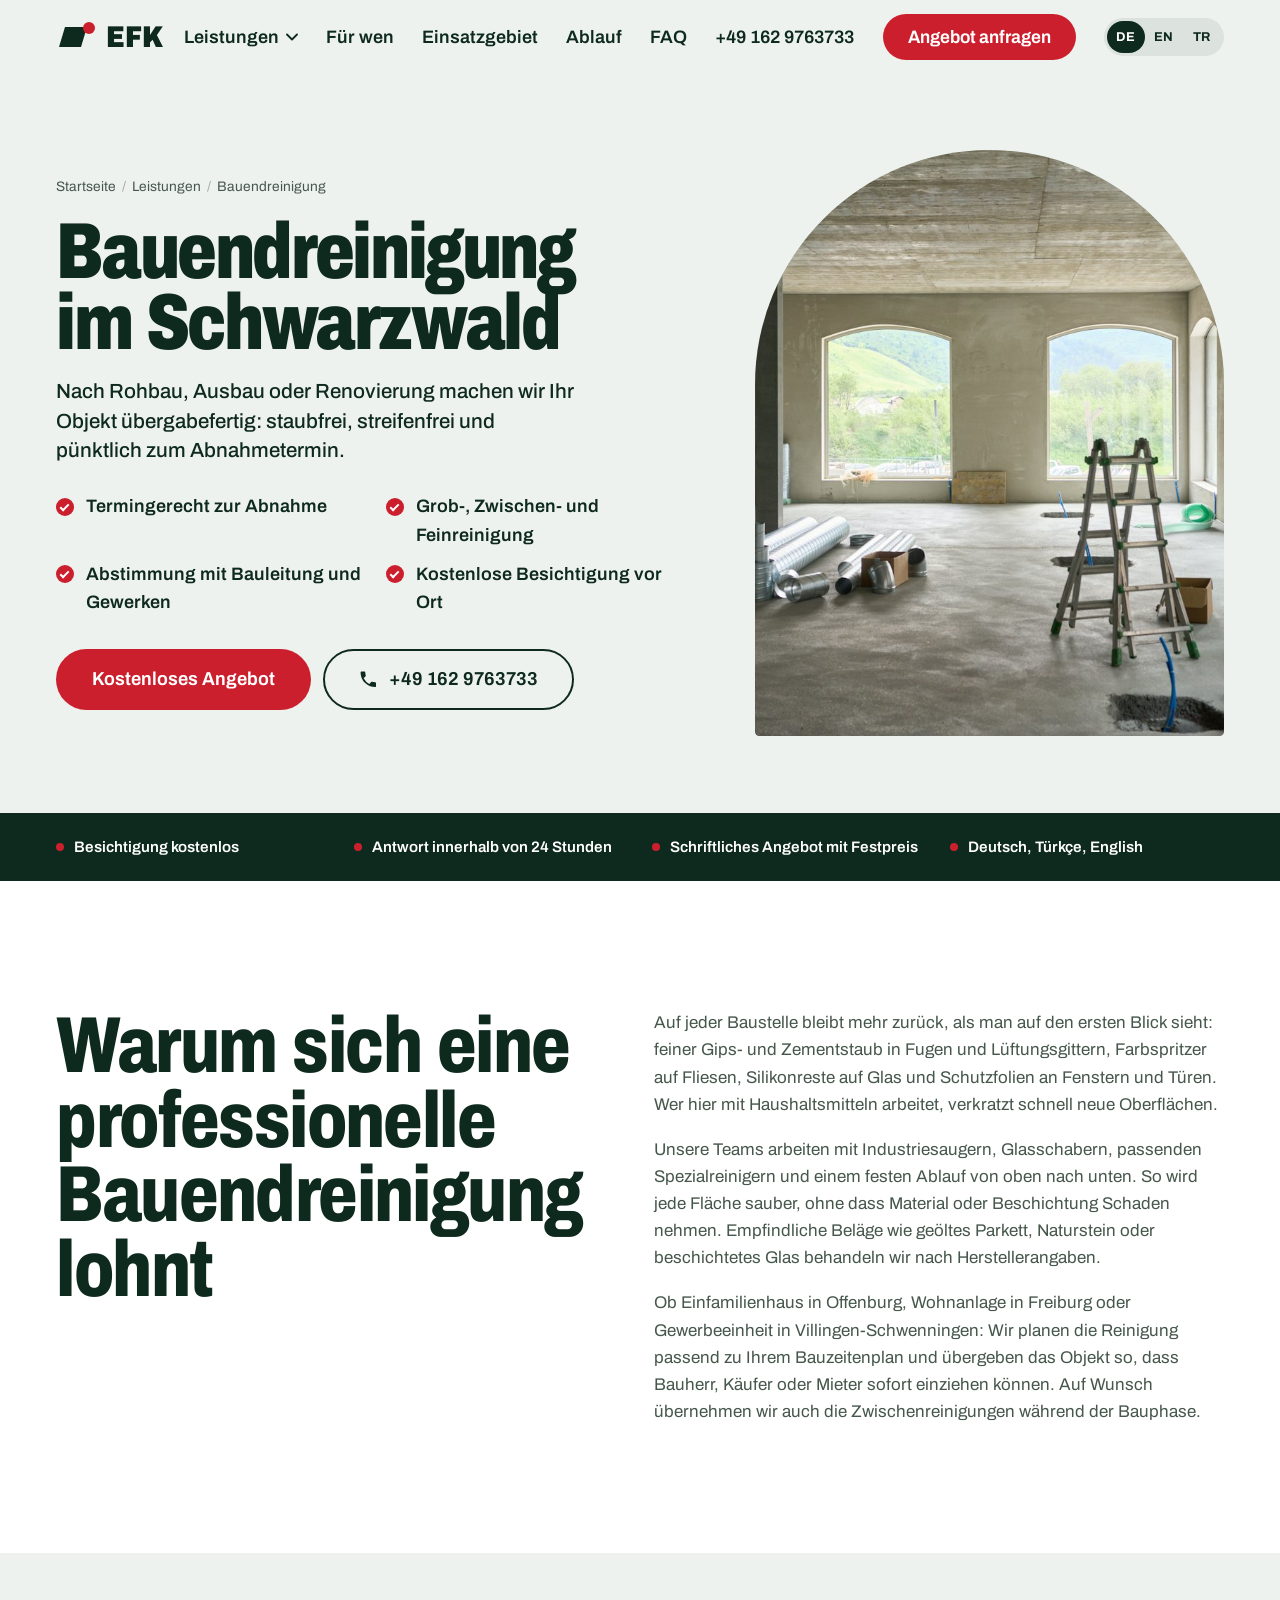
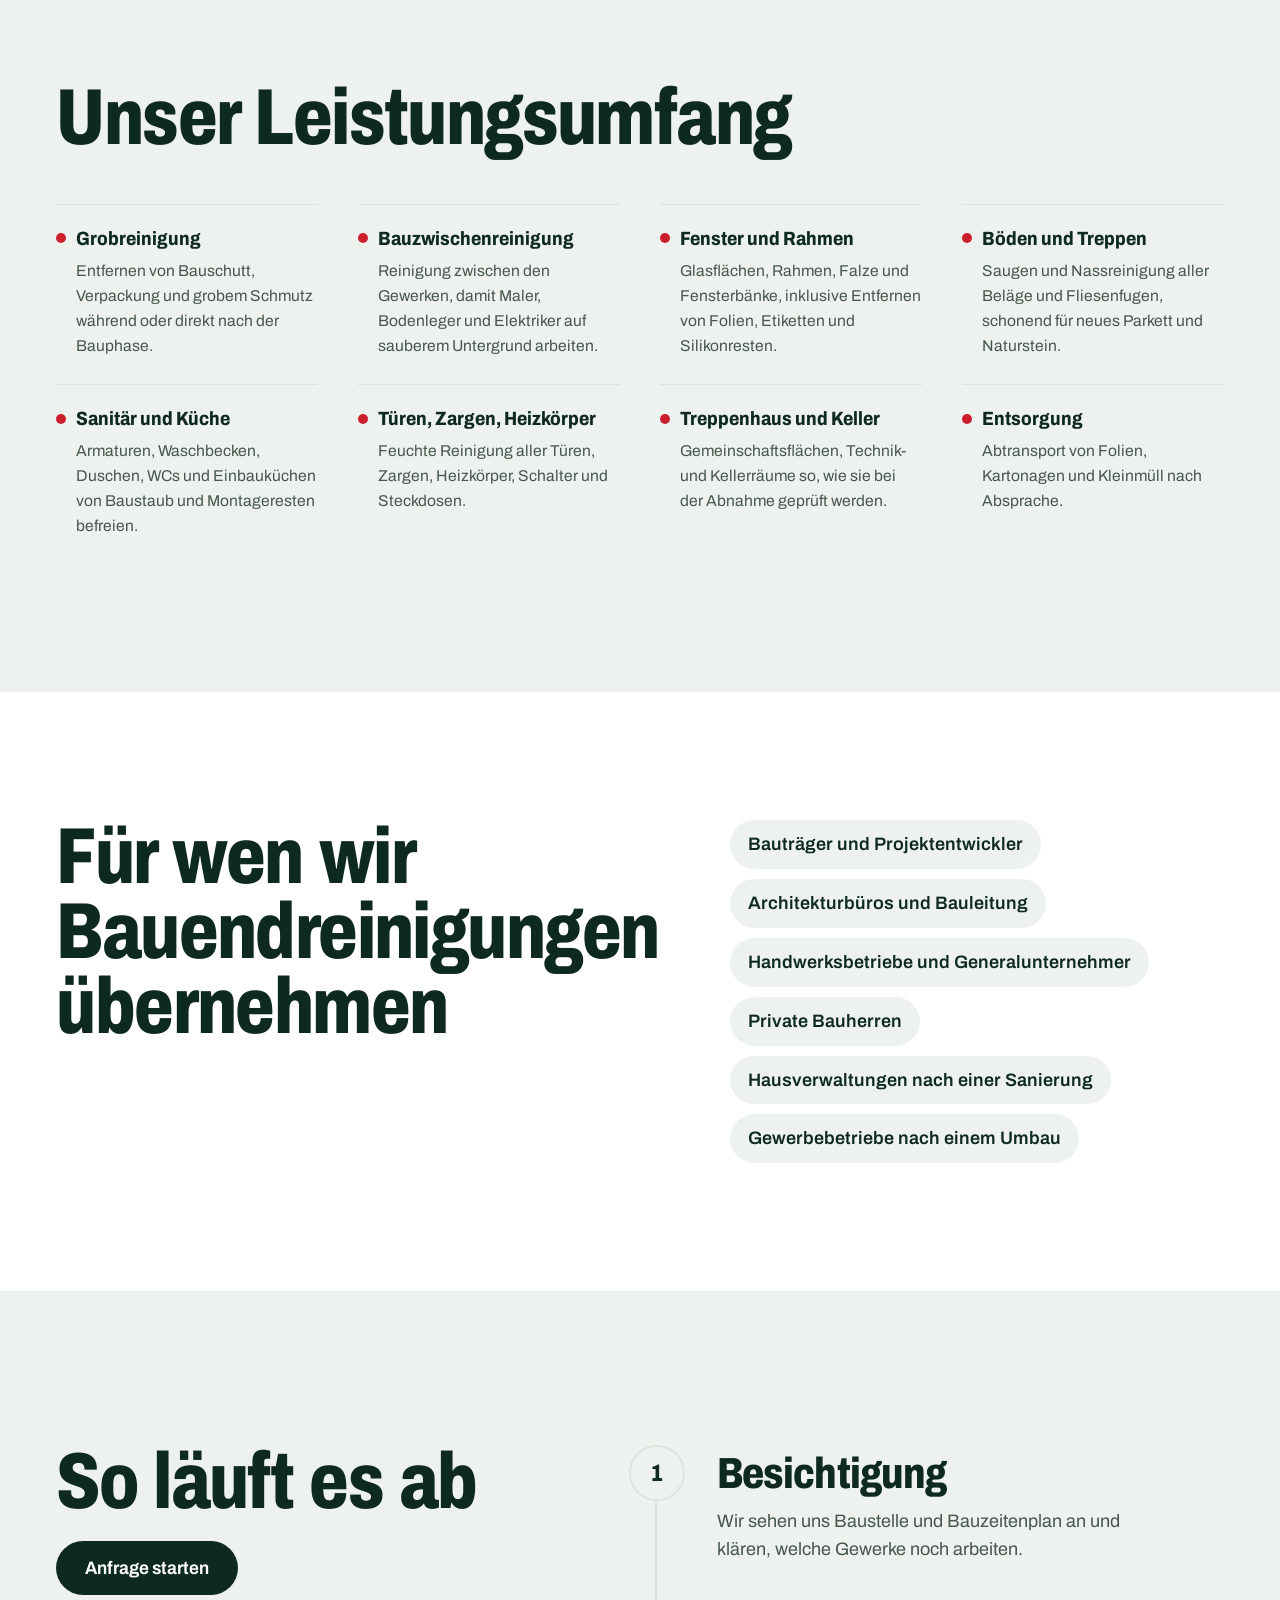
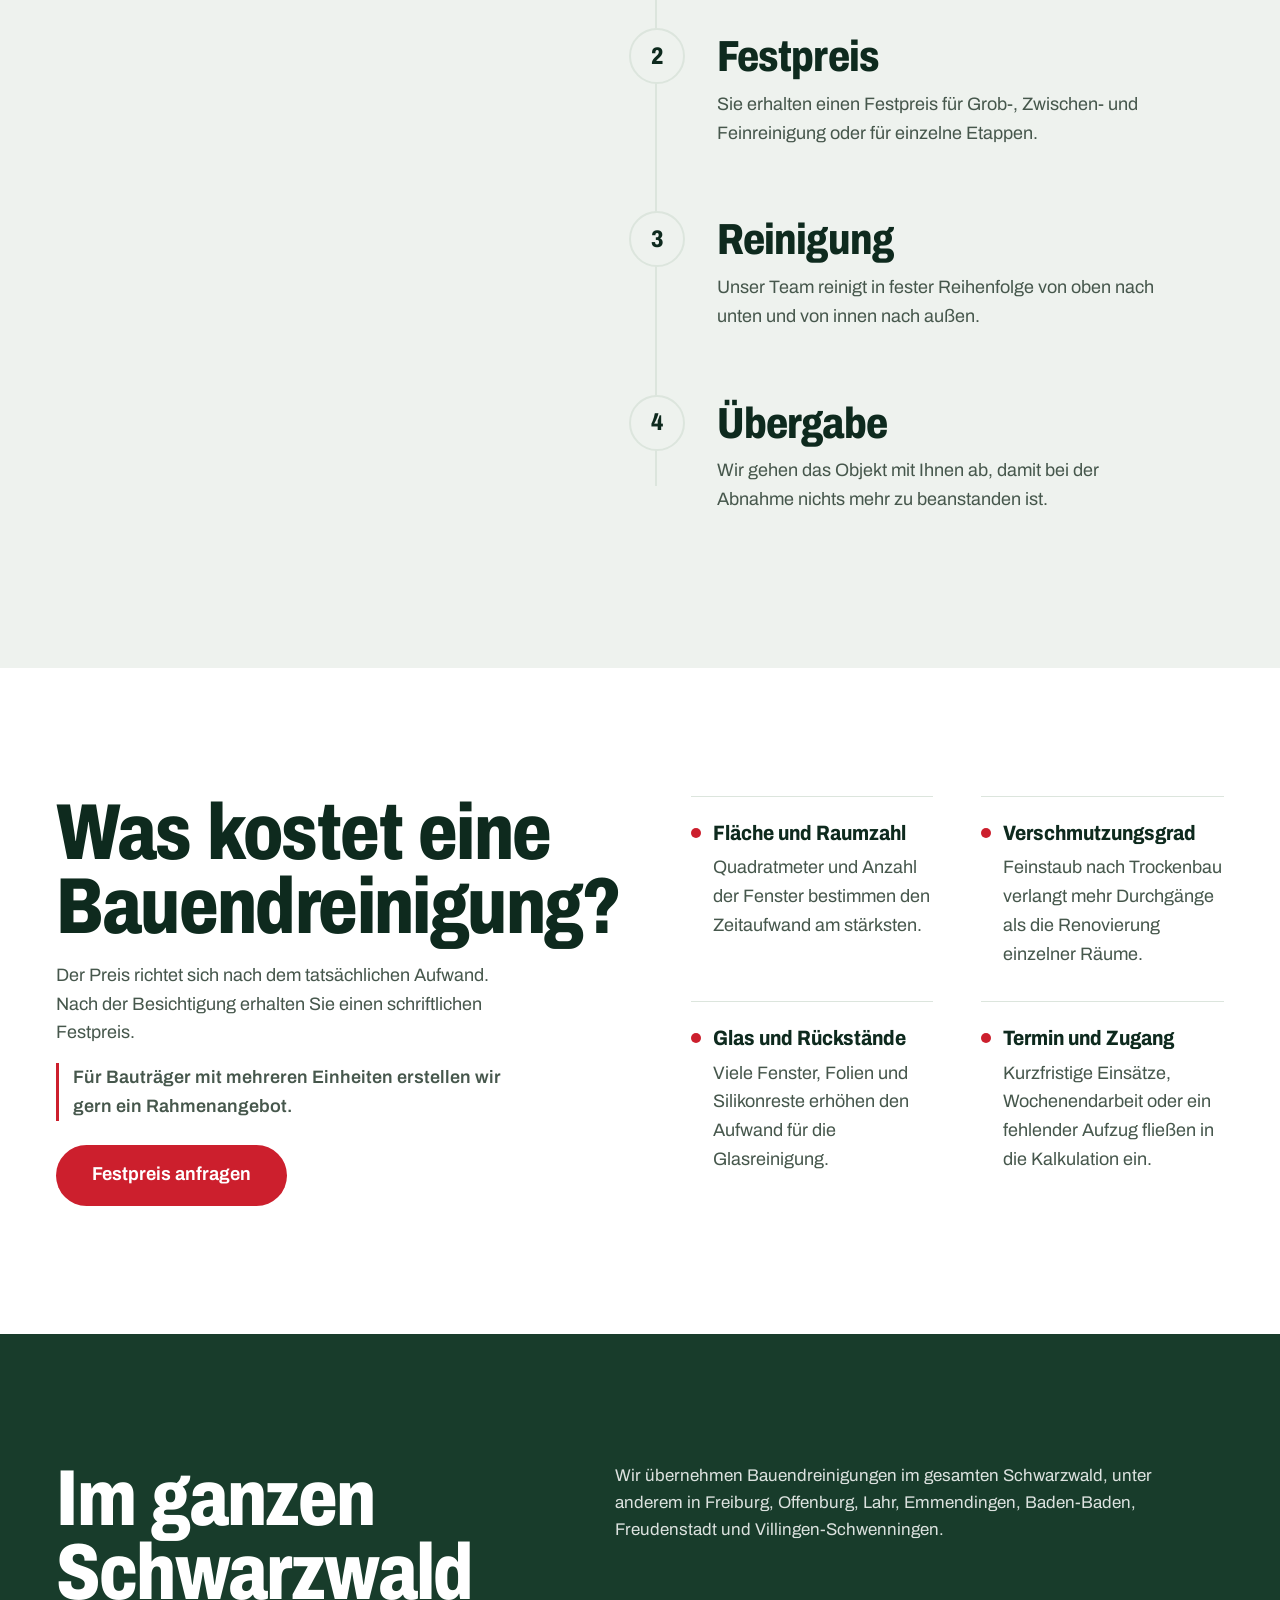
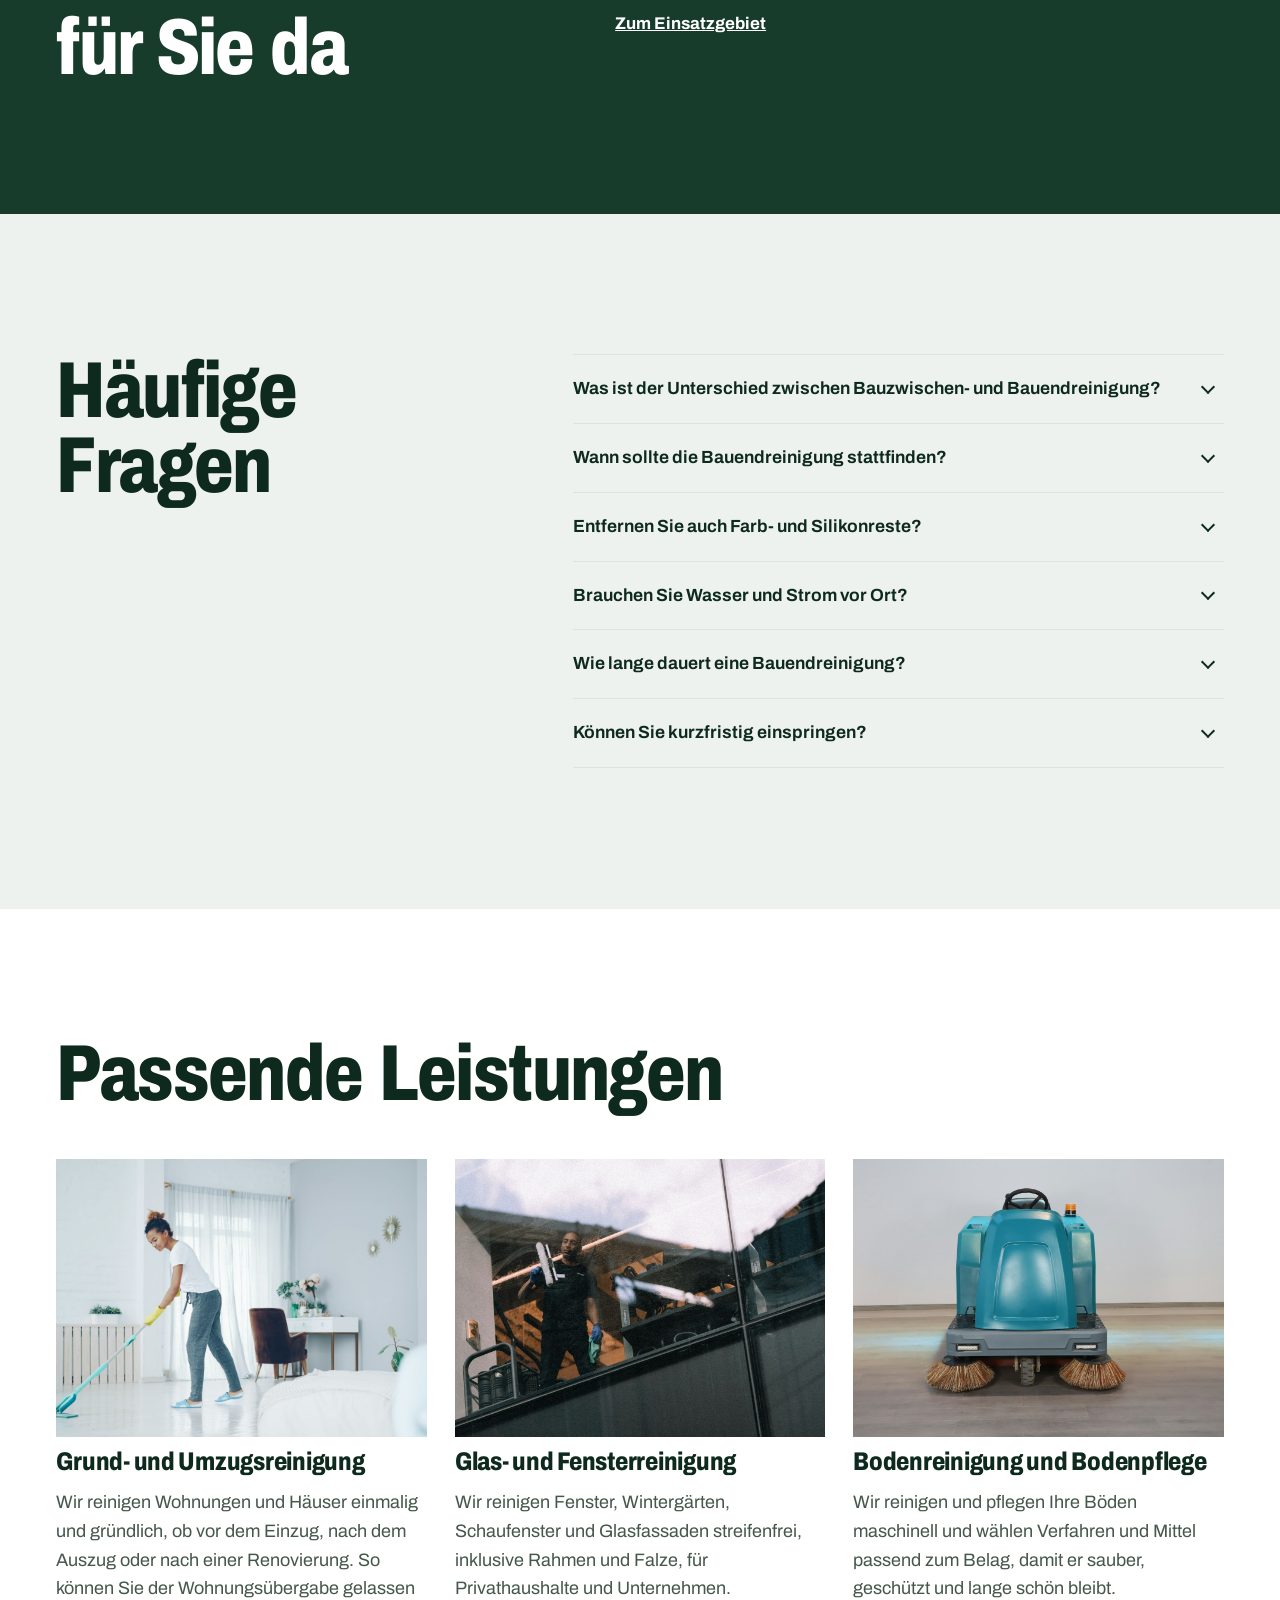
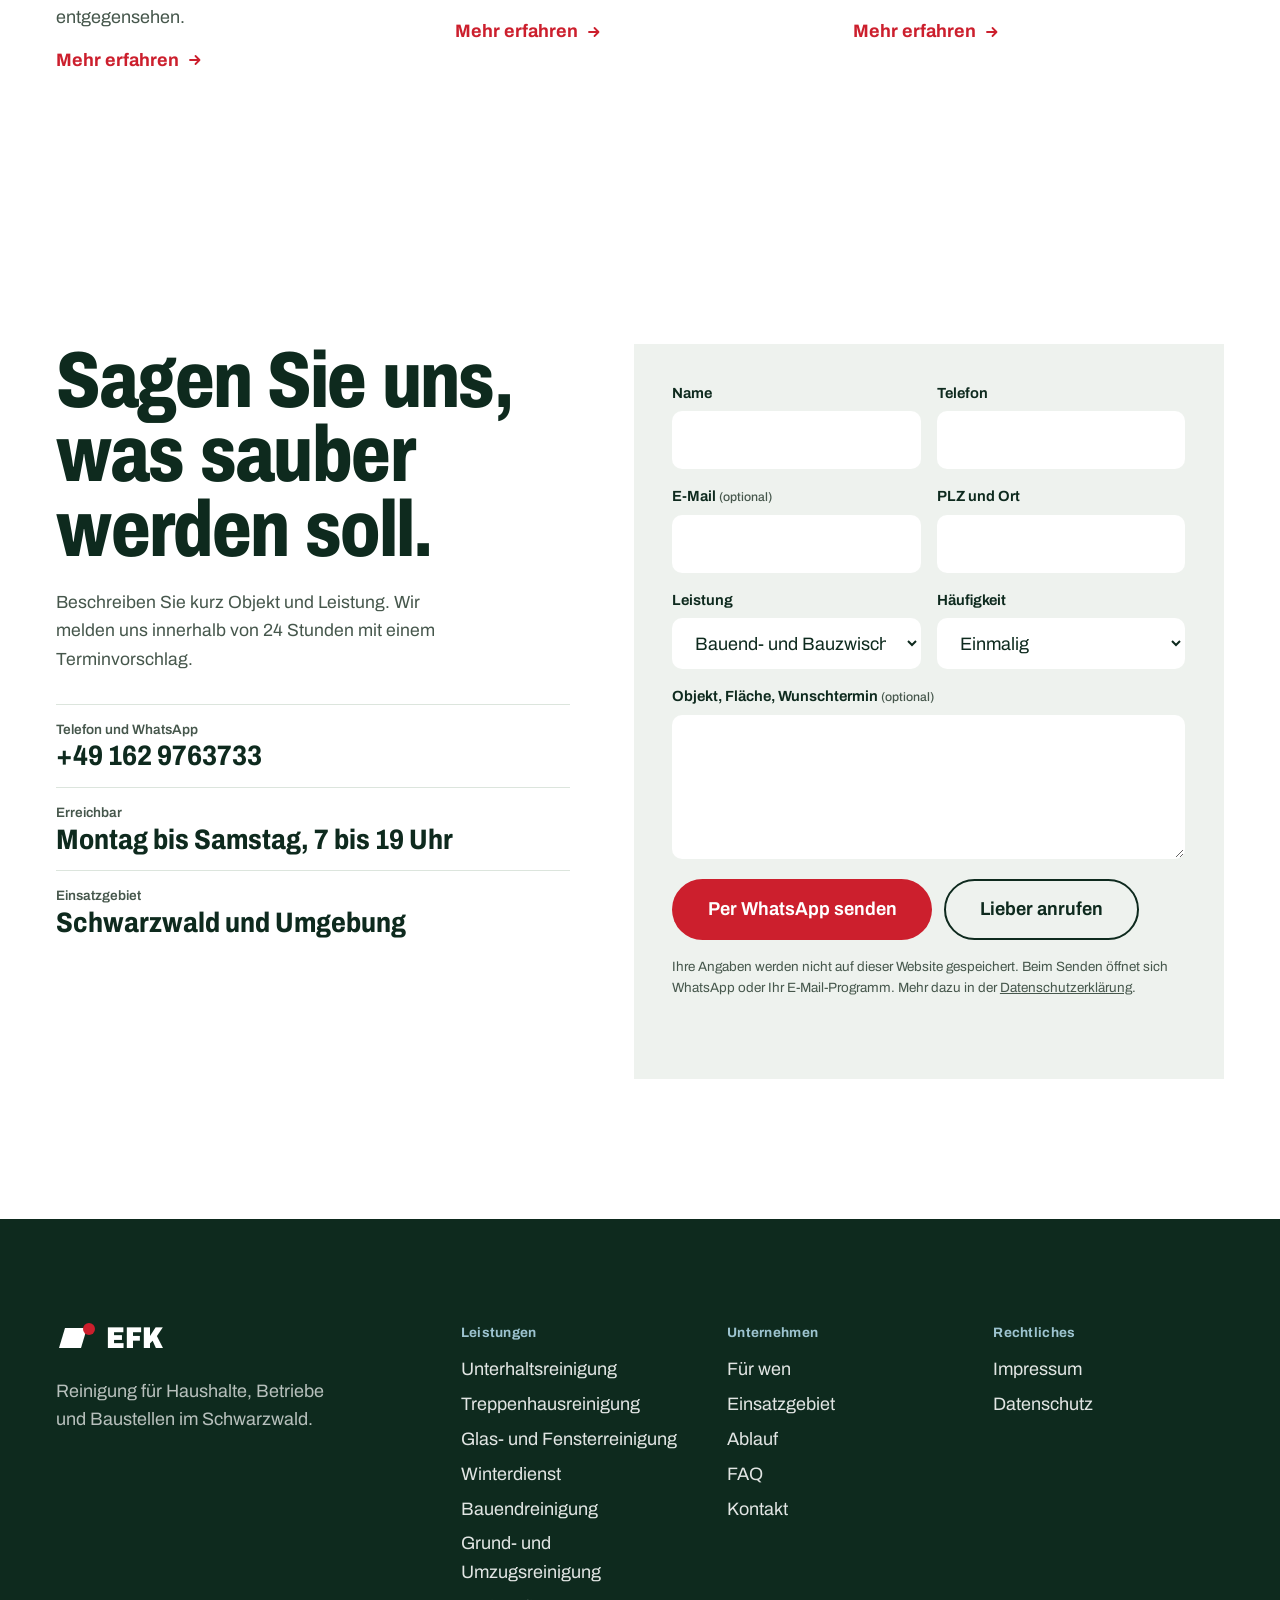
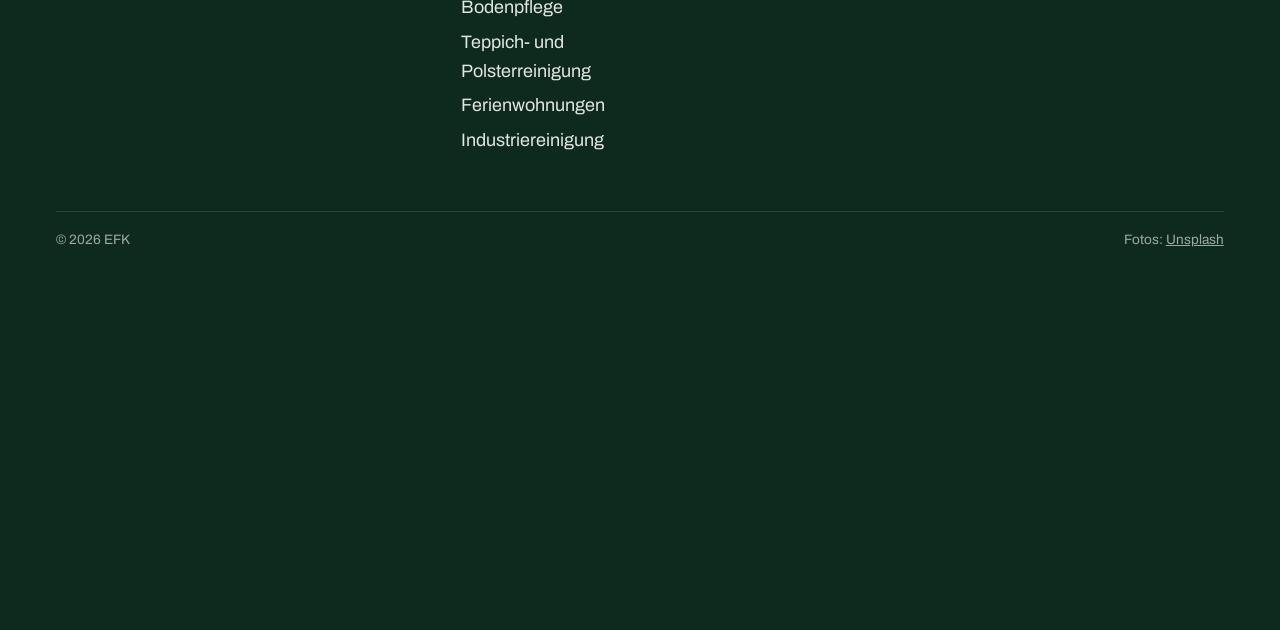
==== leistungen/bauendreinigung/index.html @ b10a1e16 "Neugestaltung für Schwarzwald, Leistungsseiten und Rechtstexte - Deutsch als Hauptsprache, Englisch " ====
<!doctype html>
<html lang="de" class="no-js">
<head>
  <meta charset="utf-8">
  <meta name="viewport" content="width=device-width, initial-scale=1">
  <title>Bauendreinigung im Schwarzwald | EFK</title>
  <meta name="description" content="Bauendreinigung und Bauzwischenreinigung im Schwarzwald: Baustaub, Farb- und Silikonreste entfernen, übergabefertig zur Abnahme. Kostenlose Besichtigung.">
  <meta name="theme-color" content="#0E2A1E">
  <meta property="og:type" content="website">
  <meta property="og:locale" content="de_DE">
  <meta property="og:title" content="Bauendreinigung im Schwarzwald | EFK">
  <meta property="og:description" content="Bauendreinigung und Bauzwischenreinigung im Schwarzwald: Baustaub, Farb- und Silikonreste entfernen, übergabefertig zur Abnahme. Kostenlose Besichtigung.">
  <link rel="canonical" href="https://oeztuerkhamza.github.io/efk-temizlik/leistungen/bauendreinigung/">
  <link rel="icon" href="../../favicon.svg" type="image/svg+xml">
  <link rel="preload" href="../../assets/fonts/archivo-latin.woff2" as="font" type="font/woff2" crossorigin>
  <link rel="stylesheet" href="../../assets/css/style.css">
  <script>
    document.documentElement.className = 'js';
    try {
      var l = new URLSearchParams(location.search).get('lang') || localStorage.getItem('efk-lang');
      if (l === 'en' || l === 'tr') {
        document.documentElement.classList.add('i18n-pending');
        setTimeout(function () { document.documentElement.classList.remove('i18n-pending'); }, 3000);
      }
    } catch (e) {}
  </script>
  <script type="application/ld+json">{"@context":"https://schema.org","@type":"Service","name":"Bauendreinigung","serviceType":"Bauendreinigung","description":"Bauendreinigung und Bauzwischenreinigung im Schwarzwald: Baustaub, Farb- und Silikonreste entfernen, übergabefertig zur Abnahme. Kostenlose Besichtigung.","url":"https://oeztuerkhamza.github.io/efk-temizlik/leistungen/bauendreinigung/","provider":{"@type":"LocalBusiness","@id":"https://oeztuerkhamza.github.io/efk-temizlik/#business","name":"EFK","telephone":"+49 162 9763733"},"areaServed":{"@type":"Place","name":"Schwarzwald"}}</script>
  <script type="application/ld+json">{"@context":"https://schema.org","@type":"BreadcrumbList","itemListElement":[{"@type":"ListItem","position":1,"name":"Startseite","item":"https://oeztuerkhamza.github.io/efk-temizlik/"},{"@type":"ListItem","position":2,"name":"Leistungen","item":"https://oeztuerkhamza.github.io/efk-temizlik/#leistungen"},{"@type":"ListItem","position":3,"name":"Bauendreinigung","item":"https://oeztuerkhamza.github.io/efk-temizlik/leistungen/bauendreinigung/"}]}</script>
  <script type="application/ld+json">{"@context":"https://schema.org","@type":"FAQPage","mainEntity":[{"@type":"Question","name":"Was ist der Unterschied zwischen Bauzwischen- und Bauendreinigung?","acceptedAnswer":{"@type":"Answer","text":"Die Bauzwischenreinigung findet während der Bauphase zwischen den Gewerken statt. Die Bauendreinigung ist die letzte, gründliche Reinigung vor Abnahme und Einzug."}},{"@type":"Question","name":"Wann sollte die Bauendreinigung stattfinden?","acceptedAnswer":{"@type":"Answer","text":"Wenn alle Gewerke fertig sind und keine staubenden Arbeiten mehr anstehen, idealerweise ein bis drei Tage vor der Abnahme."}},{"@type":"Question","name":"Entfernen Sie auch Farb- und Silikonreste?","acceptedAnswer":{"@type":"Answer","text":"Ja. Wir entfernen Farbspritzer sowie Silikon-, Mörtel- und Kleberreste mit passenden Werkzeugen und Mitteln, ohne Glas oder Oberflächen zu verkratzen."}},{"@type":"Question","name":"Brauchen Sie Wasser und Strom vor Ort?","acceptedAnswer":{"@type":"Answer","text":"Ja. Reinigungsmittel und Maschinen bringen wir mit, Wasser und Strom sollten auf der Baustelle verfügbar sein."}},{"@type":"Question","name":"Wie lange dauert eine Bauendreinigung?","acceptedAnswer":{"@type":"Answer","text":"Ein Einfamilienhaus schaffen wir in der Regel an einem Tag. Bei größeren Objekten setzen wir mehrere Teams parallel ein."}},{"@type":"Question","name":"Können Sie kurzfristig einspringen?","acceptedAnswer":{"@type":"Answer","text":"Oft ja. Wenn sich der Abnahmetermin verschiebt, rufen Sie uns an. Wir prüfen sofort, welches Team verfügbar ist."}}]}</script>
  <script type="application/json" id="i18n-page">{"en":{"p.name":"Post-construction cleaning","p.h1":"Post-construction cleaning in the Black Forest","p.lead":"After shell construction, fit-out or renovation we get your property ready for handover: dust-free, streak-free and on time for the final inspection.","p.introTitle":"Why professional post-construction cleaning pays off","p.scopeTitle":"What we cover","p.forTitle":"Who we provide post-construction cleaning for","p.priceTitle":"How much does post-construction cleaning cost?","p.priceIntro":"The price depends on the actual workload. After the site visit you receive a written fixed price.","p.priceNote":"For developers with several units we are happy to prepare a framework quote.","p.areaText":"We carry out post-construction cleaning across the whole Black Forest, including Freiburg, Offenburg, Lahr, Emmendingen, Baden-Baden, Freudenstadt and Villingen-Schwenningen.","p.usp1":"On time for the inspection","p.usp2":"Rough, interim and final cleaning","p.usp3":"Coordinated with site management and trades","p.usp4":"Free on-site visit","p.intro1":"Every building site leaves behind more than you see at first glance: fine plaster and cement dust in joints and ventilation grilles, paint splashes on tiles, silicone residue on glass and protective film on windows and doors. Anyone tackling this with household products can easily scratch brand-new surfaces.","p.intro2":"Our teams work with industrial vacuum cleaners, glass scrapers and suitable specialist cleaning agents, following a fixed sequence from top to bottom. That way every surface comes out properly clean, and neither the material nor its finish is damaged, whether it is new parquet, natural stone or coated window frames.","p.intro3":"Whether it is a detached house in Offenburg, a residential complex in Freiburg or a commercial unit in Villingen-Schwenningen, we plan the cleaning around your construction schedule and hand the property over so that the client, buyer or tenant can move in straight away.","p.scope1t":"Rough cleaning","p.scope1d":"Removing building rubble, packaging and coarse dirt during the construction phase or straight after it.","p.scope2t":"Interim builders' clean","p.scope2d":"Cleaning between trades so that painters, floor layers and electricians can work on a clean surface.","p.scope3t":"Windows and frames","p.scope3d":"Glass, frames, rebates and sills, including removal of protective film, labels and silicone residue.","p.scope4t":"Floors and stairs","p.scope4d":"Vacuuming and wet cleaning of all floor coverings and tile joints, gentle on new parquet and natural stone.","p.scope5t":"Bathrooms and kitchen","p.scope5d":"Freeing taps, basins, showers, toilets and fitted kitchens from construction dust and installation residue.","p.scope6t":"Doors, frames, radiators","p.scope6d":"Damp cleaning of all doors, door frames, radiators, light switches and sockets.","p.scope7t":"Stairwell and basement","p.scope7d":"Communal areas, plant rooms and cellars, cleaned to the standard checked at the handover inspection.","p.scope8t":"Waste removal","p.scope8d":"Taking away film, cardboard and small waste as agreed with you beforehand.","p.for1":"Property developers","p.for2":"Architects and site managers","p.for3":"Trade businesses and general contractors","p.for4":"Private homebuilders","p.for5":"Property management companies after refurbishment","p.for6":"Businesses after a conversion","p.step1t":"Site visit","p.step1d":"We look at the site and the construction schedule and check which trades are still working.","p.step2t":"Fixed price","p.step2d":"You receive a fixed price for rough, interim and final cleaning, or for individual stages.","p.step3t":"Cleaning","p.step3d":"Our team cleans in a fixed order, from top to bottom and from the inside out.","p.step4t":"Handover","p.step4d":"We walk through the property with you so that nothing is flagged at the final inspection.","p.price1t":"Floor area and rooms","p.price1d":"Square metres and the number of windows have the biggest influence on the time needed.","p.price2t":"Level of dirt","p.price2d":"Fine dust after drywall work needs more passes than the renovation of a few individual rooms.","p.price3t":"Glass and residue","p.price3d":"Many windows, protective film and silicone residue increase the effort for the glass cleaning.","p.price4t":"Timing and access","p.price4d":"Short-notice jobs, weekend work or a missing lift are factored into the calculation.","p.faq1q":"What is the difference between interim and final builders' cleaning?","p.faq1a":"Interim cleaning takes place during the construction phase, between the different trades. The final clean is the last thorough cleaning before the handover inspection and moving in.","p.faq2q":"When should the final clean take place?","p.faq2a":"Once all trades have finished and no more dusty work is planned, ideally one to three days before the handover inspection.","p.faq3q":"Do you also remove paint and silicone residue?","p.faq3a":"Yes. We remove paint splashes as well as silicone, mortar and adhesive residue with suitable tools and products, without scratching glass or other surfaces.","p.faq4q":"Do you need water and electricity on site?","p.faq4a":"Yes. We bring our own cleaning products and machines, but water and power should be available on the site.","p.faq5q":"How long does post-construction cleaning take?","p.faq5a":"We can usually finish a detached house in one day. For larger properties we deploy several teams in parallel.","p.faq6q":"Can you step in at short notice?","p.faq6a":"Often, yes. If the inspection date moves, give us a call and we will check straight away which team is available.","meta.title":"Post-construction cleaning in the Black Forest | EFK","meta.desc":"Builders' cleaning in the Black Forest: we remove construction dust, paint and silicone residue and hand over ready for inspection. Free on-site visit.","og.title":"Post-construction cleaning in the Black Forest | EFK","og.desc":"Builders' cleaning in the Black Forest: we remove construction dust, paint and silicone residue and hand over ready for inspection. Free on-site visit.","p.alt":"Freshly renovated, still empty flat with a ladder and building materials","lp.crumbs":"Breadcrumb","lp.home":"Home","lp.cta":"Free quote","lp.fact3":"Written fixed-price quote","lp.process":"How it works","lp.priceCta":"Request a fixed price","lp.areaTitle":"Across the whole Black Forest","lp.areaLink":"See our service area","lp.faq":"Frequently asked questions","lp.related":"Related services","lp.more":"Learn more","r1.name":"Deep cleaning","r1.lead":"We give flats and houses a thorough one-off clean before you move in, after you move out or after a renovation, so you can face the handover with your landlord with confidence.","r2.name":"Window cleaning","r2.lead":"We clean windows, conservatories, shop windows and glass façades without streaks, including frames and rebates, for private households and businesses.","r3.name":"Floor care","r3.lead":"We clean and care for your floors by machine and choose the method and products to suit each material, so the floor stays clean, protected and looking good for longer."},"tr":{"p.name":"İnşaat sonrası temizlik","p.h1":"Kara Orman'da inşaat sonrası temizlik","p.lead":"Kaba inşaat, iç tadilat veya renovasyondan sonra binanızı teslime hazırlıyoruz: tozsuz, iz bırakmadan ve teslim tarihine tam zamanında.","p.introTitle":"Profesyonel inşaat sonrası temizlik neden önemli?","p.scopeTitle":"Hizmet kapsamımız","p.forTitle":"Kimler için inşaat sonrası temizlik yapıyoruz","p.priceTitle":"İnşaat sonrası temizlik ne kadar tutar?","p.priceIntro":"Fiyat, gerçek iş yüküne göre belirlenir. Keşiften sonra size yazılı bir sabit fiyat teklifi sunarız.","p.priceNote":"Birden fazla birimi olan müteahhitler için memnuniyetle çerçeve teklif hazırlarız.","p.areaText":"İnşaat sonrası temizliği Kara Orman'ın tamamında, aralarında Freiburg, Offenburg, Lahr, Emmendingen, Baden-Baden, Freudenstadt ve Villingen-Schwenningen'in de bulunduğu birçok yerde üstleniyoruz.","p.usp1":"Teslim tarihine tam zamanında","p.usp2":"Kaba, ara ve ince temizlik","p.usp3":"Şantiye şefi ve ustalarla koordinasyon","p.usp4":"Ücretsiz yerinde keşif","p.intro1":"Her şantiyede ilk bakışta görünenden fazlası kalır: derzlerde ve havalandırma ızgaralarında ince alçı ve çimento tozu, fayanslarda boya lekeleri, camlarda silikon kalıntıları, pencere ve kapılarda koruyucu folyolar. Bunları sıradan ev tipi temizlik ürünleriyle temizlemeye çalışırsanız, yeni yüzeyleri kolayca çizip kalıcı hasara yol açabilirsiniz.","p.intro2":"Ekiplerimiz endüstriyel süpürgeler, cam kazıyıcılar ve yüzeye uygun özel temizlik maddeleriyle çalışır ve her zaman yukarıdan aşağıya doğru sabit bir sırayı izler. Yeni parke, doğal taş veya kaplamalı pencere çerçevesi; hangi yüzey olursa olsun, malzemeye ve kaplamaya zarar vermeden tertemiz hale getiririz.","p.intro3":"Offenburg'da müstakil bir ev, Freiburg'da çok daireli bir konut projesi ya da Villingen-Schwenningen'de bir ticari birim olsun, temizliği inşaat takviminize göre, gerekirse etaplar halinde planlıyoruz. Binayı, mal sahibi, alıcı ya da kiracı hiç beklemeden taşınabilecek şekilde temiz ve eksiksiz olarak teslim ediyoruz.","p.scope1t":"Kaba temizlik","p.scope1d":"İnşaat sırasında veya hemen sonrasında moloz, ambalaj ve kaba kirlerin uzaklaştırılması.","p.scope2t":"İnşaat ara temizliği","p.scope2d":"Boyacı, zemin döşemecisi ve elektrikçinin temiz bir zeminde çalışabilmesi için iş kolları arasında yapılan temizlik.","p.scope3t":"Pencere ve çerçeveler","p.scope3d":"Cam yüzeyler, çerçeveler, kasa olukları ve denizlikler; folyo, etiket ve silikon kalıntılarının sökülmesi de dahil.","p.scope4t":"Zeminler ve merdivenler","p.scope4d":"Tüm zemin kaplamaları ve fayans derzleri için süpürme ve ıslak temizlik, yeni parke ve doğal taşa özen göstererek.","p.scope5t":"Banyo ve mutfak","p.scope5d":"Armatürler, lavabolar, duşlar, klozetler ve mutfak dolaplarının inşaat tozu ve montaj artıklarından arındırılması.","p.scope6t":"Kapı, kasa, radyatör","p.scope6d":"Tüm kapıların, kapı kasalarının, radyatörlerin, elektrik düğmelerinin ve prizlerin nemli bezle silinmesi.","p.scope7t":"Merdiven boşluğu ve bodrum","p.scope7d":"Ortak alanlar, teknik odalar ve bodrum katları, teslim kontrolünde incelendikleri standarda göre temizlenir.","p.scope8t":"Atık bertarafı","p.scope8d":"Folyo, karton ve küçük atıkların önceden yapılan anlaşmaya göre şantiyeden götürülmesi.","p.for1":"Müteahhitler ve proje geliştiriciler","p.for2":"Mimarlık ofisleri ve şantiye şefleri","p.for3":"Zanaat işletmeleri ve genel yükleniciler","p.for4":"Kendi evini yaptıran özel kişiler","p.for5":"Renovasyon sonrası bina yönetim şirketleri","p.for6":"Tadilat sonrası ticari işletmeler","p.step1t":"Keşif","p.step1d":"Şantiyeyi ve inşaat takvimini inceliyor, hangi ustaların hâlâ çalıştığını netleştiriyoruz.","p.step2t":"Sabit fiyat","p.step2d":"Kaba, ara ve ince temizlik için ya da tek tek etaplar için sabit bir fiyat alırsınız.","p.step3t":"Temizlik","p.step3d":"Ekibimiz sabit bir sırayla, yukarıdan aşağıya ve içeriden dışarıya doğru temizlik yapar.","p.step4t":"Teslim","p.step4d":"Teslim kontrolünde hiçbir eksik çıkmaması için binayı sizinle birlikte geziyoruz.","p.price1t":"Alan ve oda sayısı","p.price1d":"Metrekare ve pencere sayısı, harcanacak süreyi en çok belirleyen etkenlerdir.","p.price2t":"Kirlilik derecesi","p.price2d":"Alçıpan işlerinden sonra kalan ince toz, tek tek odaların yenilenmesine göre daha fazla temizlik turu gerektirir.","p.price3t":"Cam ve kalıntılar","p.price3d":"Çok sayıda pencere, folyo ve silikon kalıntısı cam temizliğinin iş yükünü artırır.","p.price4t":"Tarih ve erişim","p.price4d":"Kısa vadeli talepler, hafta sonu çalışması ya da asansörün olmaması fiyata yansır.","p.faq1q":"İnşaat ara temizliği ile inşaat sonrası temizlik arasındaki fark nedir?","p.faq1a":"Ara temizlik, inşaat sürerken farklı iş kolları arasında yapılır. İnşaat sonrası temizlik ise teslim ve taşınmadan önceki son ve kapsamlı temizliktir.","p.faq2q":"İnşaat sonrası temizlik ne zaman yapılmalı?","p.faq2a":"Tüm ustalar işini bitirdiğinde ve tozlu bir iş kalmadığında, ideal olarak teslimden bir ile üç gün önce.","p.faq3q":"Boya ve silikon kalıntılarını da temizliyor musunuz?","p.faq3a":"Evet. Boya lekelerini, silikon, harç ve yapıştırıcı kalıntılarını uygun alet ve ürünlerle, camı veya yüzeyleri çizmeden temizliyoruz.","p.faq4q":"Şantiyede su ve elektriğe ihtiyacınız var mı?","p.faq4a":"Evet. Temizlik malzemelerini ve makineleri biz getiriyoruz, ancak şantiyede su ve elektrik bulunmalıdır.","p.faq5q":"İnşaat sonrası temizlik ne kadar sürer?","p.faq5a":"Müstakil bir evi genellikle bir günde bitiriyoruz. Daha büyük binalarda birden fazla ekibi aynı anda çalıştırıyoruz.","p.faq6q":"Kısa sürede gelebilir misiniz?","p.faq6a":"Çoğu zaman evet. Teslim tarihi değişirse bizi arayın, hangi ekibin müsait olduğunu hemen kontrol edelim.","meta.title":"Kara Orman'da inşaat sonrası temizlik | EFK","meta.desc":"Kara Orman'da inşaat sonrası ve ara temizlik: inşaat tozu, boya ve silikon kalıntılarını temizliyor, binayı teslime hazırlıyoruz. Ücretsiz keşif.","og.title":"Kara Orman'da inşaat sonrası temizlik | EFK","og.desc":"Kara Orman'da inşaat sonrası ve ara temizlik: inşaat tozu, boya ve silikon kalıntılarını temizliyor, binayı teslime hazırlıyoruz. Ücretsiz keşif.","p.alt":"Tadilatı bitmiş, içinde merdiven ve malzeme duran boş daire","lp.crumbs":"Sayfa konumu","lp.home":"Ana sayfa","lp.cta":"Ücretsiz teklif","lp.fact3":"Yazılı sabit fiyat teklifi","lp.process":"Süreç nasıl işler","lp.priceCta":"Sabit fiyat isteyin","lp.areaTitle":"Tüm Kara Orman'da yanınızdayız","lp.areaLink":"Hizmet bölgesine bakın","lp.faq":"Sık sorulan sorular","lp.related":"İlgili hizmetler","lp.more":"Daha fazla bilgi","r1.name":"Detaylı temizlik","r1.lead":"Daireleri ve evleri taşınmadan önce, taşındıktan sonra veya tadilattan sonra tek seferlik ve detaylı olarak temizliyoruz. Böylece ev sahibiyle yapılacak teslime (Wohnungsübergabe) gönül rahatlığıyla gidersiniz.","r2.name":"Cam temizliği","r2.lead":"Pencereleri, kış bahçelerini, vitrinleri ve cam cepheleri çerçeve ve kasa olukları dahil iz bırakmadan temizliyoruz; hem evler hem işletmeler için.","r3.name":"Zemin bakımı","r3.lead":"Zeminlerinizi makineyle temizler ve bakımını yaparız. Yöntemi ve ürünü her zemin türüne göre seçeriz; böylece zemin temiz, korunaklı ve uzun süre güzel kalır."}}</script>
</head>
<body class="page-lp" data-root="../../" data-service-index="1">
  <a class="skip" href="#inhalt" data-i18n="skip">Zum Inhalt springen</a>

  <header class="site-header" id="top">
    <a class="brand" href="../../" aria-label="EFK, zur Startseite" data-i18n-attr="aria-label:aria.home">
      <svg class="brand-mark" viewBox="0 0 40 32" aria-hidden="true">
        <path d="M9 6h22l-6 20H3z" fill="currentColor"/>
        <circle cx="33" cy="7" r="6" fill="#CC1F2D"/>
      </svg>
      <span class="brand-name">EFK</span>
    </a>

    <nav class="nav" id="nav" aria-label="Hauptmenü" data-i18n-attr="aria-label:aria.menu">
      <ul class="nav-list">
        <li class="has-mega">
          <button class="nav-trigger" type="button" aria-expanded="false" aria-controls="mega"><span data-i18n="nav.services">Leistungen</span><svg viewBox="0 0 12 8" aria-hidden="true"><path d="M1 1.5l5 5 5-5" fill="none" stroke="currentColor" stroke-width="1.8" stroke-linecap="round" stroke-linejoin="round"/></svg></button>
          <div class="mega" id="mega">
            <div class="mega-col">
              <p class="mega-title" data-i18n="mega.laufend">Laufende Reinigung</p>
              <ul>
                <li><a href="../../leistungen/unterhaltsreinigung/" data-i18n="svc.unterhaltsreinigung">Unterhaltsreinigung</a></li>
                <li><a href="../../leistungen/treppenhausreinigung/" data-i18n="svc.treppenhausreinigung">Treppenhausreinigung</a></li>
                <li><a href="../../leistungen/glasreinigung/" data-i18n="svc.glasreinigung">Glas- und Fensterreinigung</a></li>
                <li><a href="../../leistungen/winterdienst/" data-i18n="svc.winterdienst">Winterdienst</a></li>
              </ul>
            </div>
            <div class="mega-col">
              <p class="mega-title" data-i18n="mega.spezial">Spezialreinigung</p>
              <ul>
                <li><a href="../../leistungen/bauendreinigung/" data-i18n="svc.bauendreinigung">Bauendreinigung</a></li>
                <li><a href="../../leistungen/grundreinigung/" data-i18n="svc.grundreinigung">Grund- und Umzugsreinigung</a></li>
                <li><a href="../../leistungen/bodenpflege/" data-i18n="svc.bodenpflege">Bodenpflege</a></li>
                <li><a href="../../leistungen/polsterreinigung/" data-i18n="svc.polsterreinigung">Teppich- und Polsterreinigung</a></li>
              </ul>
            </div>
            <div class="mega-col">
              <p class="mega-title" data-i18n="mega.branchen">Branchen</p>
              <ul>
                <li><a href="../../leistungen/ferienwohnungen/" data-i18n="svc.ferienwohnungen">Ferienwohnungen</a></li>
                <li><a href="../../leistungen/industriereinigung/" data-i18n="svc.industriereinigung">Industriereinigung</a></li>
              </ul>
            </div>
            <div class="mega-col mega-help">
              <p data-i18n="mega.help">Nicht sicher, welche Leistung passt? Rufen Sie an, wir beraten Sie gern.</p>
              <a class="mega-phone" href="tel:+491629763733">+49 162 9763733</a>
            </div>
          </div>
        </li>
        <li><a href="../../#fuer-wen" data-i18n="nav.clients">Für wen</a></li>
        <li><a href="../../#gebiet" data-i18n="nav.area">Einsatzgebiet</a></li>
        <li><a href="../../#ablauf" data-i18n="nav.process">Ablauf</a></li>
        <li><a href="../../#faq" data-i18n="nav.faq">FAQ</a></li>
        <li class="nav-phone"><a href="tel:+491629763733">+49 162 9763733</a></li>
        <li class="nav-cta"><a class="btn btn--red" href="#kontakt"><span data-i18n="nav.quote">Angebot anfragen</span></a></li>
      </ul>
    </nav>

    <div class="lang" role="group" aria-label="Sprache / Language / Dil">
      <button type="button" data-lang="de" aria-pressed="true" lang="de" title="Deutsch">DE</button>
      <button type="button" data-lang="en" aria-pressed="false" lang="en" title="English">EN</button>
      <button type="button" data-lang="tr" aria-pressed="false" lang="tr" title="Türkçe">TR</button>
    </div>

    <button class="menu-btn" type="button" aria-expanded="false" aria-controls="nav">
      <span data-i18n="menu">Menü</span>
      <span class="menu-btn-bars" aria-hidden="true"><i></i><i></i></span>
    </button>
  </header>

  <main id="inhalt">
    <section class="lp-hero" aria-labelledby="lp-title">
      <div class="wrap lp-hero-grid">
        <div class="lp-hero-copy">
          <nav class="crumbs" aria-label="Brotkrumen-Navigation" data-i18n-attr="aria-label:lp.crumbs">
            <ol>
              <li><a href="../../" data-i18n="lp.home">Startseite</a></li>
              <li><a href="../../#leistungen" data-i18n="nav.services">Leistungen</a></li>
              <li aria-current="page" data-i18n="p.name">Bauendreinigung</li>
            </ol>
          </nav>
          <h1 id="lp-title" data-i18n="p.h1">Bauendreinigung im Schwarzwald</h1>
          <p class="lp-lead" data-i18n="p.lead">Nach Rohbau, Ausbau oder Renovierung machen wir Ihr Objekt übergabefertig: staubfrei, streifenfrei und pünktlich zum Abnahmetermin.</p>
          <ul class="checks lp-usps">
            <li data-i18n="p.usp1">Termingerecht zur Abnahme</li>
            <li data-i18n="p.usp2">Grob-, Zwischen- und Feinreinigung</li>
            <li data-i18n="p.usp3">Abstimmung mit Bauleitung und Gewerken</li>
            <li data-i18n="p.usp4">Kostenlose Besichtigung vor Ort</li>
          </ul>
          <div class="hero-actions">
            <a class="btn btn--red btn--lg" href="#kontakt"><span data-i18n="lp.cta">Kostenloses Angebot</span></a>
            <a class="btn btn--ghost btn--lg" href="tel:+491629763733"><span><svg class="ico" viewBox="0 0 24 24" aria-hidden="true"><path d="M6.6 10.8a15.1 15.1 0 0 0 6.6 6.6l2.2-2.2a1 1 0 0 1 1-.25 11.4 11.4 0 0 0 3.6.57 1 1 0 0 1 1 1V20a1 1 0 0 1-1 1A17 17 0 0 1 3 4a1 1 0 0 1 1-1h3.5a1 1 0 0 1 1 1c0 1.25.2 2.45.57 3.6a1 1 0 0 1-.25 1z" fill="currentColor"/></svg>+49 162 9763733</span></a>
          </div>
        </div>
        <figure class="lp-hero-img"><img src="../../assets/img/insaat.jpg" width="1400" height="934" alt="Fertig umgebaute, noch leere Wohnung mit Leiter und Baumaterial" data-i18n-attr="alt:p.alt" fetchpriority="high" decoding="async"></figure>
      </div>
    </section>

    <div class="lp-facts">
      <ul class="wrap">
        <li data-i18n="hero.fact1">Besichtigung kostenlos</li>
        <li data-i18n="hero.fact2">Antwort innerhalb von 24 Stunden</li>
        <li data-i18n="lp.fact3">Schriftliches Angebot mit Festpreis</li>
        <li>Deutsch, Türkçe, English</li>
      </ul>
    </div>

    <section class="lp-section lp-white" aria-labelledby="lp-intro">
      <div class="wrap lp-2col">
        <h2 class="h2" id="lp-intro" data-i18n="p.introTitle">Warum sich eine professionelle Bauendreinigung lohnt</h2>
        <div class="lp-prose">
          <p data-i18n="p.intro1">Auf jeder Baustelle bleibt mehr zurück, als man auf den ersten Blick sieht: feiner Gips- und Zementstaub in Fugen und Lüftungsgittern, Farbspritzer auf Fliesen, Silikonreste auf Glas und Schutzfolien an Fenstern und Türen. Wer hier mit Haushaltsmitteln arbeitet, verkratzt schnell neue Oberflächen.</p>
          <p data-i18n="p.intro2">Unsere Teams arbeiten mit Industriesaugern, Glasschabern, passenden Spezialreinigern und einem festen Ablauf von oben nach unten. So wird jede Fläche sauber, ohne dass Material oder Beschichtung Schaden nehmen. Empfindliche Beläge wie geöltes Parkett, Naturstein oder beschichtetes Glas behandeln wir nach Herstellerangaben.</p>
          <p data-i18n="p.intro3">Ob Einfamilienhaus in Offenburg, Wohnanlage in Freiburg oder Gewerbeeinheit in Villingen-Schwenningen: Wir planen die Reinigung passend zu Ihrem Bauzeitenplan und übergeben das Objekt so, dass Bauherr, Käufer oder Mieter sofort einziehen können. Auf Wunsch übernehmen wir auch die Zwischenreinigungen während der Bauphase.</p>
        </div>
      </div>
    </section>

    <section class="lp-section" aria-labelledby="lp-scope">
      <div class="wrap">
        <div class="scope-head"><h2 class="h2" id="lp-scope" data-i18n="p.scopeTitle">Unser Leistungsumfang</h2></div>
        <ul class="scope-grid">
          <li><h3 data-i18n="p.scope1t">Grobreinigung</h3><p data-i18n="p.scope1d">Entfernen von Bauschutt, Verpackung und grobem Schmutz während oder direkt nach der Bauphase.</p></li>
          <li><h3 data-i18n="p.scope2t">Bauzwischenreinigung</h3><p data-i18n="p.scope2d">Reinigung zwischen den Gewerken, damit Maler, Bodenleger und Elektriker auf sauberem Untergrund arbeiten.</p></li>
          <li><h3 data-i18n="p.scope3t">Fenster und Rahmen</h3><p data-i18n="p.scope3d">Glasflächen, Rahmen, Falze und Fensterbänke, inklusive Entfernen von Folien, Etiketten und Silikonresten.</p></li>
          <li><h3 data-i18n="p.scope4t">Böden und Treppen</h3><p data-i18n="p.scope4d">Saugen und Nassreinigung aller Beläge und Fliesenfugen, schonend für neues Parkett und Naturstein.</p></li>
          <li><h3 data-i18n="p.scope5t">Sanitär und Küche</h3><p data-i18n="p.scope5d">Armaturen, Waschbecken, Duschen, WCs und Einbauküchen von Baustaub und Montageresten befreien.</p></li>
          <li><h3 data-i18n="p.scope6t">Türen, Zargen, Heizkörper</h3><p data-i18n="p.scope6d">Feuchte Reinigung aller Türen, Zargen, Heizkörper, Schalter und Steckdosen.</p></li>
          <li><h3 data-i18n="p.scope7t">Treppenhaus und Keller</h3><p data-i18n="p.scope7d">Gemeinschaftsflächen, Technik- und Kellerräume so, wie sie bei der Abnahme geprüft werden.</p></li>
          <li><h3 data-i18n="p.scope8t">Entsorgung</h3><p data-i18n="p.scope8d">Abtransport von Folien, Kartonagen und Kleinmüll nach Absprache.</p></li>
        </ul>
      </div>
    </section>

    <section class="lp-section lp-white" aria-labelledby="lp-for">
      <div class="wrap lp-2col">
        <h2 class="h2" id="lp-for" data-i18n="p.forTitle">Für wen wir Bauendreinigungen übernehmen</h2>
        <ul class="pill-list">
          <li data-i18n="p.for1">Bauträger und Projektentwickler</li>
          <li data-i18n="p.for2">Architekturbüros und Bauleitung</li>
          <li data-i18n="p.for3">Handwerksbetriebe und Generalunternehmer</li>
          <li data-i18n="p.for4">Private Bauherren</li>
          <li data-i18n="p.for5">Hausverwaltungen nach einer Sanierung</li>
          <li data-i18n="p.for6">Gewerbebetriebe nach einem Umbau</li>
        </ul>
      </div>
    </section>

    <section class="process" aria-labelledby="lp-process">
      <div class="wrap process-grid">
        <div class="process-head">
          <h2 class="h2" id="lp-process" data-i18n="lp.process">So läuft es ab</h2>
          <a class="btn btn--dark" href="#kontakt"><span data-i18n="process.cta">Anfrage starten</span></a>
        </div>
        <ol class="steps">
          <li class="step"><span class="step-n">1</span><h3 data-i18n="p.step1t">Besichtigung</h3><p data-i18n="p.step1d">Wir sehen uns Baustelle und Bauzeitenplan an und klären, welche Gewerke noch arbeiten.</p></li>
          <li class="step"><span class="step-n">2</span><h3 data-i18n="p.step2t">Festpreis</h3><p data-i18n="p.step2d">Sie erhalten einen Festpreis für Grob-, Zwischen- und Feinreinigung oder für einzelne Etappen.</p></li>
          <li class="step"><span class="step-n">3</span><h3 data-i18n="p.step3t">Reinigung</h3><p data-i18n="p.step3d">Unser Team reinigt in fester Reihenfolge von oben nach unten und von innen nach außen.</p></li>
          <li class="step"><span class="step-n">4</span><h3 data-i18n="p.step4t">Übergabe</h3><p data-i18n="p.step4d">Wir gehen das Objekt mit Ihnen ab, damit bei der Abnahme nichts mehr zu beanstanden ist.</p></li>
        </ol>
      </div>
    </section>

    <section class="lp-section lp-white lp-price" aria-labelledby="lp-price">
      <div class="wrap lp-2col">
        <div class="lp-price-copy">
          <h2 class="h2" id="lp-price" data-i18n="p.priceTitle">Was kostet eine Bauendreinigung?</h2>
          <p data-i18n="p.priceIntro">Der Preis richtet sich nach dem tatsächlichen Aufwand. Nach der Besichtigung erhalten Sie einen schriftlichen Festpreis.</p>
          <p class="price-note" data-i18n="p.priceNote">Für Bauträger mit mehreren Einheiten erstellen wir gern ein Rahmenangebot.</p>
          <a class="btn btn--red btn--lg" href="#kontakt"><span data-i18n="lp.priceCta">Festpreis anfragen</span></a>
        </div>
        <dl class="promises">
          <div><dt data-i18n="p.price1t">Fläche und Raumzahl</dt><dd data-i18n="p.price1d">Quadratmeter und Anzahl der Fenster bestimmen den Zeitaufwand am stärksten.</dd></div>
          <div><dt data-i18n="p.price2t">Verschmutzungsgrad</dt><dd data-i18n="p.price2d">Feinstaub nach Trockenbau verlangt mehr Durchgänge als die Renovierung einzelner Räume.</dd></div>
          <div><dt data-i18n="p.price3t">Glas und Rückstände</dt><dd data-i18n="p.price3d">Viele Fenster, Folien und Silikonreste erhöhen den Aufwand für die Glasreinigung.</dd></div>
          <div><dt data-i18n="p.price4t">Termin und Zugang</dt><dd data-i18n="p.price4d">Kurzfristige Einsätze, Wochenendarbeit oder ein fehlender Aufzug fließen in die Kalkulation ein.</dd></div>
        </dl>
      </div>
    </section>

    <section class="lp-section lp-area" aria-labelledby="lp-area">
      <div class="wrap lp-2col">
        <h2 class="h2" id="lp-area" data-i18n="lp.areaTitle">Im ganzen Schwarzwald für Sie da</h2>
        <div class="lp-prose">
          <p data-i18n="p.areaText">Wir übernehmen Bauendreinigungen im gesamten Schwarzwald, unter anderem in Freiburg, Offenburg, Lahr, Emmendingen, Baden-Baden, Freudenstadt und Villingen-Schwenningen.</p>
          <p><a href="../../#gebiet" data-i18n="lp.areaLink">Zum Einsatzgebiet</a></p>
        </div>
      </div>
    </section>

    <section class="faq lp-faq" id="faq" aria-labelledby="lp-faq">
      <div class="wrap faq-grid">
        <h2 class="h2" id="lp-faq" data-i18n="lp.faq">Häufige Fragen</h2>
        <div class="faq-list">
          <details><summary data-i18n="p.faq1q">Was ist der Unterschied zwischen Bauzwischen- und Bauendreinigung?</summary><p data-i18n="p.faq1a">Die Bauzwischenreinigung findet während der Bauphase zwischen den Gewerken statt. Die Bauendreinigung ist die letzte, gründliche Reinigung vor Abnahme und Einzug.</p></details>
          <details><summary data-i18n="p.faq2q">Wann sollte die Bauendreinigung stattfinden?</summary><p data-i18n="p.faq2a">Wenn alle Gewerke fertig sind und keine staubenden Arbeiten mehr anstehen, idealerweise ein bis drei Tage vor der Abnahme.</p></details>
          <details><summary data-i18n="p.faq3q">Entfernen Sie auch Farb- und Silikonreste?</summary><p data-i18n="p.faq3a">Ja. Wir entfernen Farbspritzer sowie Silikon-, Mörtel- und Kleberreste mit passenden Werkzeugen und Mitteln, ohne Glas oder Oberflächen zu verkratzen.</p></details>
          <details><summary data-i18n="p.faq4q">Brauchen Sie Wasser und Strom vor Ort?</summary><p data-i18n="p.faq4a">Ja. Reinigungsmittel und Maschinen bringen wir mit, Wasser und Strom sollten auf der Baustelle verfügbar sein.</p></details>
          <details><summary data-i18n="p.faq5q">Wie lange dauert eine Bauendreinigung?</summary><p data-i18n="p.faq5a">Ein Einfamilienhaus schaffen wir in der Regel an einem Tag. Bei größeren Objekten setzen wir mehrere Teams parallel ein.</p></details>
          <details><summary data-i18n="p.faq6q">Können Sie kurzfristig einspringen?</summary><p data-i18n="p.faq6a">Oft ja. Wenn sich der Abnahmetermin verschiebt, rufen Sie uns an. Wir prüfen sofort, welches Team verfügbar ist.</p></details>
        </div>
      </div>
    </section>

    <section class="lp-section lp-white lp-related" aria-labelledby="lp-related">
      <div class="wrap">
        <h2 class="h2" id="lp-related" data-i18n="lp.related">Passende Leistungen</h2>
        <div class="related-grid">
          <a class="rel-card" href="../grundreinigung/">
            <figure><img src="../../assets/img/daire.jpg" width="1400" height="788" alt="" loading="lazy" decoding="async"></figure>
            <h3 data-i18n="r1.name">Grund- und Umzugsreinigung</h3>
            <p data-i18n="r1.lead">Wir reinigen Wohnungen und Häuser einmalig und gründlich, ob vor dem Einzug, nach dem Auszug oder nach einer Renovierung. So können Sie der Wohnungsübergabe gelassen entgegensehen.</p>
            <span class="svc-more"><span data-i18n="lp.more">Mehr erfahren</span><svg viewBox="0 0 16 16" aria-hidden="true"><path d="M3 8h9M8.5 4l4 4-4 4" fill="none" stroke="currentColor" stroke-width="1.8" stroke-linecap="round" stroke-linejoin="round"/></svg></span>
          </a>
          <a class="rel-card" href="../glasreinigung/">
            <figure><img src="../../assets/img/cam.jpg" width="1400" height="933" alt="" loading="lazy" decoding="async"></figure>
            <h3 data-i18n="r2.name">Glas- und Fensterreinigung</h3>
            <p data-i18n="r2.lead">Wir reinigen Fenster, Wintergärten, Schaufenster und Glasfassaden streifenfrei, inklusive Rahmen und Falze, für Privathaushalte und Unternehmen.</p>
            <span class="svc-more"><span data-i18n="lp.more">Mehr erfahren</span><svg viewBox="0 0 16 16" aria-hidden="true"><path d="M3 8h9M8.5 4l4 4-4 4" fill="none" stroke="currentColor" stroke-width="1.8" stroke-linecap="round" stroke-linejoin="round"/></svg></span>
          </a>
          <a class="rel-card" href="../bodenpflege/">
            <figure><img src="../../assets/img/zemin.jpg" width="1400" height="933" alt="" loading="lazy" decoding="async"></figure>
            <h3 data-i18n="r3.name">Bodenreinigung und Bodenpflege</h3>
            <p data-i18n="r3.lead">Wir reinigen und pflegen Ihre Böden maschinell und wählen Verfahren und Mittel passend zum Belag, damit er sauber, geschützt und lange schön bleibt.</p>
            <span class="svc-more"><span data-i18n="lp.more">Mehr erfahren</span><svg viewBox="0 0 16 16" aria-hidden="true"><path d="M3 8h9M8.5 4l4 4-4 4" fill="none" stroke="currentColor" stroke-width="1.8" stroke-linecap="round" stroke-linejoin="round"/></svg></span>
          </a>
        </div>
      </div>
    </section>

    <section class="contact lp-contact" id="kontakt" aria-labelledby="kontakt-title">
      <div class="wrap contact-grid">
        <div class="contact-copy">
          <h2 class="h2" id="kontakt-title" data-i18n="contact.title">Sagen Sie uns, was sauber werden soll.</h2>
          <p data-i18n="contact.text">Beschreiben Sie kurz Objekt und Leistung. Wir melden uns innerhalb von 24 Stunden mit einem Terminvorschlag.</p>
          <dl class="contact-lines">
            <div><dt data-i18n="contact.phone">Telefon und WhatsApp</dt><dd><a href="tel:+491629763733">+49 162 9763733</a></dd></div>
            <div class="contact-email" hidden><dt data-i18n="contact.mail">E-Mail</dt><dd><a href="#"></a></dd></div>
            <div><dt data-i18n="contact.hoursLabel">Erreichbar</dt><dd data-i18n="contact.hours">Montag bis Samstag, 7 bis 19 Uhr</dd></div>
            <div><dt data-i18n="contact.areaLabel">Einsatzgebiet</dt><dd data-i18n="contact.area">Schwarzwald und Umgebung</dd></div>
          </dl>
        </div>

        <form class="form" id="anfrage" novalidate>
          <div class="field-row">
            <div class="field"><label for="f-name" data-i18n="form.name">Name</label><input id="f-name" name="name" type="text" autocomplete="name" required></div>
            <div class="field"><label for="f-tel" data-i18n="form.phone">Telefon</label><input id="f-tel" name="tel" type="tel" autocomplete="tel" inputmode="tel" required></div>
          </div>
          <div class="field-row">
            <div class="field"><label for="f-mail"><span data-i18n="form.mail">E-Mail</span> <small data-i18n="form.optional">(optional)</small></label><input id="f-mail" name="mail" type="email" autocomplete="email"></div>
            <div class="field"><label for="f-ort" data-i18n="form.place">PLZ und Ort</label><input id="f-ort" name="ort" type="text" autocomplete="postal-code" required></div>
          </div>
          <div class="field-row">
            <div class="field">
              <label for="f-leistung" data-i18n="form.service">Leistung</label>
              <select id="f-leistung" name="leistung" required>
                <option value="" data-i18n="opt.choose">Bitte wählen</option>
                <option data-i18n="s1.title">Bauend- und Bauzwischenreinigung</option>
                <option data-i18n="s2.title">Unterhaltsreinigung für Büros und Praxen</option>
                <option data-i18n="s3.title">Glas- und Fensterreinigung</option>
                <option data-i18n="s4.title">Treppenhausreinigung</option>
                <option data-i18n="s5.title">Grund- und Umzugsreinigung</option>
                <option data-i18n="s6.title">Ferienwohnungen und Gastgewerbe</option>
                <option data-i18n="s7.title">Bodenreinigung und Bodenpflege</option>
                <option data-i18n="s8.title">Teppich- und Polsterreinigung</option>
                <option data-i18n="s9.title">Industrie- und Hallenreinigung</option>
                <option data-i18n="s10.title">Winterdienst und Außenanlagen</option>
                <option data-i18n="opt.other">Sonstiges</option>
              </select>
            </div>
            <div class="field">
              <label for="f-turnus" data-i18n="form.freq">Häufigkeit</label>
              <select id="f-turnus" name="turnus">
                <option data-i18n="freq.1">Einmalig</option>
                <option data-i18n="freq.2">Wöchentlich</option>
                <option data-i18n="freq.3">Alle zwei Wochen</option>
                <option data-i18n="freq.4">Monatlich</option>
                <option data-i18n="freq.5">Nach Bedarf</option>
              </select>
            </div>
          </div>
          <div class="field">
            <label for="f-msg"><span data-i18n="form.msg">Objekt, Fläche, Wunschtermin</span> <small data-i18n="form.optional">(optional)</small></label>
            <textarea id="f-msg" name="msg" rows="4" data-lenis-prevent></textarea>
          </div>
          <div class="form-actions">
            <button class="btn btn--red btn--lg" type="submit" value="wa"><span data-i18n="form.wa">Per WhatsApp senden</span></button>
            <button class="btn btn--ghost btn--lg form-mail" type="submit" value="mail" hidden><span data-i18n="form.email">Per E-Mail senden</span></button>
            <a class="btn btn--ghost btn--lg" href="tel:+491629763733"><span data-i18n="form.call">Lieber anrufen</span></a>
          </div>
          <p class="form-privacy" data-i18n="form.privacy" data-i18n-html>Ihre Angaben werden nicht auf dieser Website gespeichert. Beim Senden öffnet sich WhatsApp oder Ihr E-Mail-Programm. Mehr dazu in der <a href="../../datenschutz.html">Datenschutzerklärung</a>.</p>
          <p class="form-status" role="status" aria-live="polite"></p>
        </form>
      </div>
    </section>
  </main>

  <footer class="footer">
    <div class="wrap footer-grid">
      <div class="footer-brand">
        <a class="brand" href="#top" aria-label="Nach oben" data-i18n-attr="aria-label:aria.top">
          <svg class="brand-mark" viewBox="0 0 40 32" aria-hidden="true"><path d="M9 6h22l-6 20H3z" fill="currentColor"/><circle cx="33" cy="7" r="6" fill="#CC1F2D"/></svg>
          <span class="brand-name">EFK</span>
        </a>
        <p data-i18n="footer.about">Reinigung für Haushalte, Betriebe und Baustellen im Schwarzwald.</p>
      </div>
      <nav class="footer-col footer-col--wide" aria-labelledby="fc1"><h3 id="fc1" data-i18n="footer.services">Leistungen</h3>
        <ul>
          <li><a href="../../leistungen/unterhaltsreinigung/" data-i18n="svc.unterhaltsreinigung">Unterhaltsreinigung</a></li>
          <li><a href="../../leistungen/treppenhausreinigung/" data-i18n="svc.treppenhausreinigung">Treppenhausreinigung</a></li>
          <li><a href="../../leistungen/glasreinigung/" data-i18n="svc.glasreinigung">Glas- und Fensterreinigung</a></li>
          <li><a href="../../leistungen/winterdienst/" data-i18n="svc.winterdienst">Winterdienst</a></li>
          <li><a href="../../leistungen/bauendreinigung/" data-i18n="svc.bauendreinigung">Bauendreinigung</a></li>
          <li><a href="../../leistungen/grundreinigung/" data-i18n="svc.grundreinigung">Grund- und Umzugsreinigung</a></li>
          <li><a href="../../leistungen/bodenpflege/" data-i18n="svc.bodenpflege">Bodenpflege</a></li>
          <li><a href="../../leistungen/polsterreinigung/" data-i18n="svc.polsterreinigung">Teppich- und Polsterreinigung</a></li>
          <li><a href="../../leistungen/ferienwohnungen/" data-i18n="svc.ferienwohnungen">Ferienwohnungen</a></li>
          <li><a href="../../leistungen/industriereinigung/" data-i18n="svc.industriereinigung">Industriereinigung</a></li>
        </ul>
      </nav>
      <nav class="footer-col" aria-labelledby="fc2"><h3 id="fc2" data-i18n="footer.company">Unternehmen</h3>
        <ul>
          <li><a href="../../#fuer-wen" data-i18n="nav.clients">Für wen</a></li>
          <li><a href="../../#gebiet" data-i18n="nav.area">Einsatzgebiet</a></li>
          <li><a href="../../#ablauf" data-i18n="nav.process">Ablauf</a></li>
          <li><a href="../../#faq" data-i18n="nav.faq">FAQ</a></li>
          <li><a href="#kontakt" data-i18n="nav.contact">Kontakt</a></li>
        </ul>
      </nav>
      <nav class="footer-col" aria-labelledby="fc3"><h3 id="fc3" data-i18n="footer.legal">Rechtliches</h3>
        <ul>
          <li><a href="../../impressum.html">Impressum</a></li>
          <li><a href="../../datenschutz.html" data-i18n="footer.privacy">Datenschutz</a></li>
        </ul>
      </nav>
    </div>
    <div class="wrap footer-bottom">
      <p>&copy; <span class="year">2026</span> EFK</p>
      <p data-i18n="footer.photos" data-i18n-html>Fotos: <a href="https://unsplash.com" target="_blank" rel="noopener">Unsplash</a></p>
    </div>
    <div class="wordmark" aria-hidden="true"><span><i>E</i></span><span><i>F</i></span><span><i>K</i></span></div>

    <div class="action-bar" role="group" aria-label="Schnellkontakt" data-i18n-attr="aria-label:bar.label">
      <a class="ab-call" href="tel:+491629763733"><svg class="ico" viewBox="0 0 24 24" aria-hidden="true"><path d="M6.6 10.8a15.1 15.1 0 0 0 6.6 6.6l2.2-2.2a1 1 0 0 1 1-.25 11.4 11.4 0 0 0 3.6.57 1 1 0 0 1 1 1V20a1 1 0 0 1-1 1A17 17 0 0 1 3 4a1 1 0 0 1 1-1h3.5a1 1 0 0 1 1 1c0 1.25.2 2.45.57 3.6a1 1 0 0 1-.25 1z" fill="currentColor"/></svg><span data-i18n="bar.call">Anrufen</span></a>
      <a class="ab-wa" href="https://wa.me/491629763733" target="_blank" rel="noopener"><svg class="ico" viewBox="0 0 24 24" aria-hidden="true"><path d="M12 2a10 10 0 0 0-8.6 15.1L2 22l5-1.3A10 10 0 1 0 12 2zm5.3 14.1c-.2.6-1.3 1.2-1.8 1.2-.5.1-1 .2-3.3-.7-2.8-1.1-4.5-3.9-4.7-4.1-.1-.2-1.1-1.5-1.1-2.9s.7-2 1-2.3c.2-.3.5-.3.7-.3h.5c.2 0 .4 0 .6.5l.8 1.9c.1.2.1.4 0 .5l-.3.5-.4.4c-.1.1-.3.3-.1.6.1.3.6 1 1.4 1.7 1 .9 1.8 1.1 2 1.3.3.1.4.1.6-.1l.8-1c.2-.3.4-.2.6-.1l1.8.9c.3.1.4.2.5.3.1.2.1.7-.1 1.2z" fill="currentColor"/></svg><span>WhatsApp</span></a>
    </div>
  </footer>

  <script src="../../assets/vendor/gsap.min.js"></script>
  <script src="../../assets/vendor/ScrollTrigger.min.js"></script>
  <script src="../../assets/vendor/lenis.min.js"></script>
  <script src="../../assets/js/i18n.js"></script>
  <script src="../../assets/js/main.js"></script>
</body>
</html>
---- assets/css/style.css ----
/* =========================================================
   EFK, Gebäudereinigung im Schwarzwald
   Tanne (Tannengrün), Nebel (Morgennebel), Rot (Bollenhut)
   ========================================================= */

@font-face {
  font-family: "Archivo";
  src: url("../fonts/archivo-latin-ext.woff2") format("woff2");
  font-weight: 100 900; font-stretch: 62% 125%; font-style: normal; font-display: swap;
  unicode-range: U+0100-02BA, U+02BD-02C5, U+02C7-02CC, U+02CE-02D7, U+02DD-02FF, U+0304, U+0308, U+0329, U+1D00-1DBF, U+1E00-1E9F, U+1EF2-1EFF, U+2020, U+20A0-20AB, U+20AD-20C4, U+2113, U+2C60-2C7F, U+A720-A7FF;
}
@font-face {
  font-family: "Archivo";
  src: url("../fonts/archivo-latin.woff2") format("woff2");
  font-weight: 100 900; font-stretch: 62% 125%; font-style: normal; font-display: swap;
  unicode-range: U+0000-00FF, U+0131, U+0152-0153, U+02BB-02BC, U+02C6, U+02DA, U+02DC, U+0304, U+0308, U+0329, U+2000-206F, U+20AC, U+2122, U+2191, U+2193, U+2212, U+2215, U+FEFF, U+FFFD;
}

:root {
  --tanne: #0e2a1e;
  --tanne-2: #183c2b;
  --tanne-3: #24513b;
  --rot: #cc1f2d;
  --rot-2: #a91522;
  --nebel: #eef2ee;
  --nebel-2: #dce5dd;
  --stein: #46574c;
  --wasser: #9cc3cf;
  --white: #fff;

  --font: "Archivo", system-ui, -apple-system, "Segoe UI", sans-serif;
  --gutter: clamp(20px, 4.4vw, 72px);
  --max: 1320px;
  --ease: cubic-bezier(.7, 0, .2, 1);
}

*, *::before, *::after { box-sizing: border-box; }
html { -webkit-text-size-adjust: 100%; scroll-padding-top: 84px; }
html:not(.lenis) { scroll-behavior: smooth; }
html.lenis, html.lenis body { height: auto; }
.lenis.lenis-smooth { scroll-behavior: auto !important; }
.lenis.lenis-stopped { overflow: hidden; }
html.i18n-pending body { visibility: hidden; }

body {
  margin: 0;
  font-family: var(--font);
  font-size: clamp(16px, .3vw + 15px, 18px);
  line-height: 1.6;
  color: var(--tanne);
  background: var(--nebel);
  overflow-x: clip;
  font-kerning: normal;
}
img { display: block; max-width: 100%; height: auto; }
h1, h2, h3, p, ul, ol, dl, dd, figure { margin: 0; }
ul, ol { padding: 0; list-style: none; }
a { color: inherit; }
button, input, select, textarea { font: inherit; color: inherit; }
[hidden] { display: none !important; }

:focus-visible { outline: 3px solid var(--rot); outline-offset: 3px; }

.skip {
  position: fixed; left: 12px; top: -80px; z-index: 100;
  padding: 10px 16px; background: var(--rot); color: var(--white); font-weight: 700; text-decoration: none;
}
.skip:focus { top: 12px; }

.wrap { width: 100%; max-width: var(--max); margin: 0 auto; padding: 0 var(--gutter); }

/* ---------- Typografie ---------- */
.h2 {
  font-weight: 800; font-stretch: 78%;
  font-size: clamp(42px, 6.2vw, 96px);
  line-height: .94; letter-spacing: -.02em;
  text-wrap: balance;
}
:lang(de) .h2, :lang(de) h3 { hyphens: manual; }
.h2, .hero-title, .lp-hero h1, .panel h3, .svc h3, .step h3, .statement { word-spacing: .07em; }

/* ---------- Buttons ---------- */
.btn {
  display: inline-flex; align-items: center; justify-content: center;
  min-height: 48px; padding: .8em 1.5em;
  border: 2px solid transparent; border-radius: 999px;
  font-weight: 650; font-stretch: 95%; line-height: 1.15; text-decoration: none; text-align: center;
  cursor: pointer;
  transition: background-color .2s, color .2s, border-color .2s, transform .2s;
}
.btn > span { display: inline-flex; align-items: center; gap: .55em; }
.btn--lg { min-height: 56px; padding: .95em 1.8em; font-size: 1.04em; }
.btn--red { background: var(--rot); color: var(--white); }
.btn--red:hover { background: var(--rot-2); }
.btn--ghost { border-color: currentColor; background: transparent; }
.btn--ghost:hover { background: var(--tanne); border-color: var(--tanne); color: var(--white); }
.btn--dark { background: var(--tanne); color: var(--white); }
.btn--dark:hover { background: var(--tanne-3); }
.btn:active { transform: translateY(1px); }
.ico { width: 1.1em; height: 1.1em; flex: none; }

/* Haken-Liste */
.checks { display: grid; gap: 8px; }
.checks li { position: relative; padding-left: 30px; }
.checks li::before {
  content: ""; position: absolute; left: 0; top: .32em;
  width: 18px; height: 18px; border-radius: 50%; background: var(--rot);
}
.checks li::after {
  content: ""; position: absolute; left: 6px; top: calc(.32em + 4px);
  width: 5px; height: 9px; border: solid var(--white); border-width: 0 2px 2px 0; transform: rotate(45deg);
}

/* =========================================================
   HEADER
   ========================================================= */
.site-header {
  position: fixed; inset: 0 0 auto 0; z-index: 50;
  display: flex; align-items: center; gap: 12px;
  padding: 14px var(--gutter);
  transition: background-color .3s, transform .45s var(--ease), box-shadow .3s;
}
.site-header.is-solid {
  background: rgba(238, 242, 238, .9);
  -webkit-backdrop-filter: blur(14px); backdrop-filter: blur(14px);
  box-shadow: 0 1px 0 rgba(14, 42, 30, .08);
}
.site-header.is-hidden { transform: translateY(-110%); }

.brand { display: inline-flex; align-items: center; gap: 10px; text-decoration: none; color: var(--tanne); }
.brand-mark { width: 40px; height: 32px; }
.brand-name { font-weight: 900; font-stretch: 85%; font-size: 30px; line-height: 1; letter-spacing: -.01em; }

.nav { margin-left: auto; }
.nav-list { display: flex; align-items: center; gap: clamp(16px, 2.2vw, 34px); }
.nav-list a:not(.btn) {
  font-weight: 600; text-decoration: none; padding: 6px 0;
  background: linear-gradient(var(--rot), var(--rot)) 0 100% / 0 2px no-repeat;
  transition: background-size .25s;
}
.nav-list a:not(.btn):hover { background-size: 100% 2px; }
.nav-cta .btn { min-height: 44px; padding: .6em 1.3em; }

.lang { display: inline-flex; padding: 3px; border-radius: 999px; background: rgba(14, 42, 30, .08); margin-left: clamp(8px, 1.2vw, 18px); }
.lang button {
  min-width: 38px; padding: 6px 8px; border: 0; border-radius: 999px; background: transparent;
  font-weight: 700; font-size: .8rem; letter-spacing: .03em; cursor: pointer; color: var(--tanne);
  transition: background-color .2s, color .2s;
}
.lang button[aria-pressed="true"] { background: var(--tanne); color: var(--white); }

.menu-btn { display: none; }

@media (max-width: 1023px) {
  .lang { margin-left: auto; }
  .menu-btn {
    display: inline-flex; align-items: center; gap: 10px;
    min-height: 44px; padding: 8px 16px; border: 0; border-radius: 999px;
    background: var(--tanne); color: var(--white); font-weight: 700; cursor: pointer;
  }
  .menu-btn-bars { display: grid; gap: 4px; }
  .menu-btn-bars i { display: block; width: 18px; height: 2px; background: var(--white); transition: transform .3s; }
  .site-header.is-open .menu-btn-bars i:first-child { transform: translateY(3px) rotate(45deg); }
  .site-header.is-open .menu-btn-bars i:last-child { transform: translateY(-3px) rotate(-45deg); }

  .nav {
    position: fixed; inset: 0; z-index: -1; margin: 0;
    display: flex; align-items: center;
    padding: 100px var(--gutter) 40px;
    background: var(--tanne); color: var(--white);
    clip-path: circle(0 at calc(100% - 50px) 36px);
    visibility: hidden;
    transition: clip-path .6s var(--ease), visibility 0s .6s;
  }
  .site-header.is-open .nav { clip-path: circle(150% at calc(100% - 50px) 36px); visibility: visible; transition-delay: 0s; }
  .nav-list { flex-direction: column; align-items: flex-start; gap: 4px; }
  .nav-list a:not(.btn) { font-weight: 800; font-stretch: 78%; font-size: clamp(40px, 11vw, 64px); line-height: 1.1; background: none; }
  .nav-cta { margin-top: 22px; }
  .site-header.is-open .brand { color: var(--white); }
  .site-header.is-open .lang { background: rgba(255, 255, 255, .12); }
  .site-header.is-open .lang button { color: var(--white); }
  .site-header.is-open .lang button[aria-pressed="true"] { background: var(--white); color: var(--tanne); }
  .site-header.is-open .menu-btn { background: var(--rot); }
}
@media (max-width: 420px) {
  .brand-name { font-size: 26px; }
  .lang button { min-width: 32px; padding: 6px 5px; }
  .menu-btn > span:first-child { display: none; }
}

/* =========================================================
   HERO: beschlagene Scheibe
   ========================================================= */
.hero {
  position: relative; min-height: 100svh;
  display: flex; align-items: flex-end;
  overflow: hidden; isolation: isolate; background: var(--nebel);
}
.hero-media { position: absolute; inset: -7% 0; z-index: 0; will-change: transform; }
.hero-media img { width: 100%; height: 100%; object-fit: cover; object-position: 50% 45%; }
.hero-fog { position: absolute; inset: 0; width: 100%; height: 100%; touch-action: pan-y; }
.hero::after {
  content: ""; position: absolute; inset: 0; z-index: 1; pointer-events: none;
  background:
    linear-gradient(to bottom, rgba(238,242,238,.8), rgba(238,242,238,0) 15%),
    linear-gradient(to top, rgba(238,242,238,.97) 0%, rgba(238,242,238,.88) 28%, rgba(238,242,238,.4) 48%, rgba(238,242,238,0) 64%);
}
.hero-hint {
  position: absolute; z-index: 2; right: var(--gutter); top: 22%;
  display: flex; align-items: center; gap: 10px;
  padding: .6em 1.1em .6em .7em; border-radius: 999px;
  background: rgba(14, 42, 30, .88); color: var(--white); font-size: .88rem; font-weight: 600;
  opacity: 0; pointer-events: none; transition: opacity .5s;
}
.hero-hint::before { content: ""; width: 10px; height: 10px; border-radius: 50%; background: var(--rot); box-shadow: 0 0 0 4px rgba(204, 31, 45, .3); }
.hero-hint.is-on { opacity: 1; }
.hero-hint .hint-touch { display: none; }
@media (pointer: coarse) {
  .hero-hint .hint-desktop { display: none; }
  .hero-hint .hint-touch { display: inline; }
}

.hero-inner {
  position: relative; z-index: 2;
  width: 100%; max-width: var(--max); margin: 0 auto;
  padding: 120px var(--gutter) clamp(28px, 5vh, 56px);
}
.hero-title {
  font-weight: 850; font-stretch: 76%;
  font-size: clamp(56px, 11.4vw, 184px);
  line-height: .86; letter-spacing: -.03em;
  margin-left: -.04em;
}
.hero-row {
  display: flex; flex-wrap: wrap; align-items: center; justify-content: space-between;
  gap: 22px 40px; margin-top: clamp(20px, 3vw, 36px);
}
.hero-lead { max-width: 40ch; font-size: clamp(1.05rem, .7vw + .85rem, 1.28rem); font-weight: 500; line-height: 1.45; }
.hero-actions { display: flex; flex-wrap: wrap; gap: 12px; }
.hero-facts {
  display: flex; flex-wrap: wrap; gap: 10px 28px;
  margin-top: clamp(26px, 4vh, 44px); padding-top: 18px;
  border-top: 1px solid rgba(14, 42, 30, .16);
  font-size: .92rem; font-weight: 600; color: var(--stein);
}
.hero-facts li { display: flex; align-items: center; gap: 10px; }
.hero-facts li::before { content: ""; width: 8px; height: 8px; border-radius: 50%; background: var(--rot); }

/* =========================================================
   ORTSBAND
   ========================================================= */
.towns { background: var(--tanne); color: var(--white); overflow: hidden; white-space: nowrap; padding: 18px 0; }
.towns-track { display: flex; width: max-content; will-change: transform; }
.towns-group { display: flex; flex: none; }
.towns-group span {
  display: inline-flex; align-items: center;
  font-weight: 700; font-stretch: 80%; font-size: clamp(22px, 2.2vw, 32px); line-height: 1.1; letter-spacing: -.01em;
}
.towns-group span::after { content: ""; width: 10px; height: 10px; margin: 0 1.1em; border-radius: 50%; background: var(--rot); }

/* =========================================================
   INTRO
   ========================================================= */
.intro { padding: clamp(96px, 14vw, 210px) 0 clamp(80px, 11vw, 160px); }
.statement {
  font-weight: 750; font-stretch: 82%;
  font-size: clamp(36px, 5.6vw, 88px); line-height: 1; letter-spacing: -.02em;
  max-width: 19em; text-wrap: balance;
}
.statement .w { display: inline-block; will-change: filter, opacity; }
.intro-cols {
  display: grid; gap: 20px 48px; margin-top: clamp(36px, 5vw, 72px);
  color: var(--stein); max-width: 860px; margin-left: auto;
}
@media (min-width: 760px) { .intro-cols { grid-template-columns: 1fr 1fr; } }

/* =========================================================
   LEISTUNGEN
   ========================================================= */
.services { background: var(--white); padding: clamp(80px, 11vw, 160px) 0 0; }
.services-head { display: grid; gap: 18px; margin-bottom: clamp(40px, 6vw, 80px); }
.services-head p { max-width: 50ch; color: var(--stein); font-size: 1.08rem; }
@media (min-width: 900px) {
  .services-head { grid-template-columns: 1.3fr 1fr; align-items: end; gap: 48px; }
}

.svc-sticky { display: none; }
.svc-list { display: grid; gap: 64px; padding: 0 var(--gutter) clamp(80px, 10vw, 140px); max-width: 720px; margin: 0 auto; }
.svc-figure { aspect-ratio: 4 / 3; overflow: hidden; margin-bottom: 22px; background: var(--nebel-2); }
.svc-figure img { width: 100%; height: 100%; object-fit: cover; }
.svc-text { display: grid; gap: 14px; }
.svc h3 { font-weight: 800; font-stretch: 80%; font-size: clamp(30px, 3.2vw, 48px); line-height: 1; letter-spacing: -.02em; }
.svc-text > p:not(.tags):not(.svc-for) { color: var(--stein); max-width: 52ch; }
.tags { display: flex; flex-wrap: wrap; gap: 8px; }
.tags span {
  padding: 3px 12px; border: 1.5px solid var(--nebel-2); border-radius: 999px;
  font-size: .78rem; font-weight: 700; letter-spacing: .02em; color: var(--stein);
}
.svc-for { padding-top: 14px; border-top: 1px solid var(--nebel-2); font-size: .95rem; color: var(--stein); }
.svc-for b { display: block; color: var(--tanne); font-size: .82rem; letter-spacing: .02em; }

@media (min-width: 1024px) and (prefers-reduced-motion: no-preference) {
  .services.has-stack .services-body { display: grid; grid-template-columns: 1fr 1fr; }
  .services.has-stack .svc-sticky {
    display: block; position: sticky; top: 0; height: 100vh; overflow: hidden; background: var(--tanne);
  }
  .svc-stack { position: absolute; inset: 0; }
  .svc-stack img {
    position: absolute; inset: 0; width: 100%; height: 100%; object-fit: cover;
    clip-path: inset(100% 0 0 0); transform: scale(1.12);
    transition: clip-path 1s var(--ease), transform 1.4s var(--ease);
  }
  .svc-stack img.is-shown { clip-path: inset(0 0 0 0); transform: scale(1); }
  .svc-sticky::after {
    content: ""; position: absolute; inset: 0; pointer-events: none;
    background: linear-gradient(to top, rgba(14, 42, 30, .94) 0%, rgba(14, 42, 30, .78) 38%, rgba(14, 42, 30, 0) 68%);
  }
  .svc-index {
    position: absolute; left: clamp(24px, 3vw, 48px); bottom: clamp(24px, 4vh, 48px); z-index: 2;
    display: grid; gap: 2px; color: var(--white);
  }
  .svc-index button {
    display: flex; align-items: center; gap: 10px; padding: 3px 0;
    border: 0; background: none; cursor: pointer; text-align: left;
    font-size: .92rem; font-weight: 600; color: rgba(255, 255, 255, .55);
    transition: color .3s;
  }
  .svc-index button::before { content: ""; width: 8px; height: 8px; border-radius: 50%; background: currentColor; opacity: .5; transition: background-color .3s, opacity .3s, transform .3s; }
  .svc-index button.is-active { color: var(--white); }
  .svc-index button.is-active::before { background: var(--rot); opacity: 1; transform: scale(1.4); }

  .services.has-stack .svc-list { max-width: none; margin: 0; padding: 0; gap: 0; }
  .services.has-stack .svc { min-height: 92vh; display: flex; align-items: center; padding: 10vh clamp(40px, 6vw, 110px); border-top: 1px solid var(--nebel-2); }
  .services.has-stack .svc-figure { display: none; }
  .services.has-stack .svc-text { max-width: 560px; }
}

/* =========================================================
   FÜR WEN (Tabs)
   ========================================================= */
.clients { background: var(--tanne); color: var(--white); padding: clamp(88px, 12vw, 170px) 0; }
.clients-head { display: grid; gap: 18px; margin-bottom: clamp(32px, 4vw, 52px); }
.clients-head p { color: rgba(255, 255, 255, .75); max-width: 46ch; font-size: 1.08rem; }
@media (min-width: 900px) { .clients-head { grid-template-columns: 1.3fr 1fr; align-items: end; gap: 48px; } }

.tabs { display: flex; flex-wrap: wrap; gap: 10px; margin-bottom: clamp(32px, 4vw, 56px); }
.tab {
  min-height: 44px; padding: 8px 18px; border-radius: 999px;
  border: 1.5px solid rgba(255, 255, 255, .28); background: transparent; color: var(--white);
  font-weight: 650; cursor: pointer; transition: background-color .2s, color .2s, border-color .2s;
}
.tab:hover { border-color: var(--white); }
.tab[aria-selected="true"] { background: var(--white); color: var(--tanne); border-color: var(--white); }
@media (max-width: 699px) {
  .tabs { flex-wrap: nowrap; overflow-x: auto; margin-left: calc(var(--gutter) * -1); margin-right: calc(var(--gutter) * -1); padding: 0 var(--gutter) 6px; scrollbar-width: none; }
  .tab { flex: none; }
}

.panel { display: grid; gap: 28px 64px; }
.panel.is-entering { animation: panelIn .55s var(--ease) both; }
@keyframes panelIn { from { opacity: 0; transform: translateY(16px); } to { opacity: 1; transform: none; } }
.panel h3 { font-weight: 800; font-stretch: 80%; font-size: clamp(32px, 4vw, 60px); line-height: 1; letter-spacing: -.02em; max-width: 14em; text-wrap: balance; }
.panel .checks { font-size: 1.05rem; }
.note { padding: 18px 22px; border-left: 3px solid var(--rot); background: rgba(255, 255, 255, .06); }
.note b { display: block; font-size: .82rem; letter-spacing: .02em; margin-bottom: 4px; color: var(--wasser); }
.note p { color: rgba(255, 255, 255, .85); }
@media (min-width: 900px) {
  .panel { grid-template-columns: 1.1fr 1fr; grid-template-rows: auto auto; }
  .panel h3 { grid-row: 1 / span 2; }
}

/* =========================================================
   VORHER / NACHHER
   ========================================================= */
.compare { padding: clamp(88px, 12vw, 170px) 0; }
.compare-head { display: grid; gap: 16px; margin-bottom: clamp(28px, 4vw, 52px); }
.compare-head p { color: var(--stein); max-width: 38ch; }
@media (min-width: 900px) { .compare-head { grid-template-columns: 1.3fr 1fr; align-items: end; gap: 48px; } .compare-head p { justify-self: end; } }

.ba {
  --pos: 50%;
  position: relative; overflow: hidden; width: 100%;
  aspect-ratio: 16 / 8; max-height: 80vh; background: var(--nebel-2);
  user-select: none; -webkit-user-select: none; touch-action: pan-y;
}
@media (max-width: 699px) { .ba { aspect-ratio: 4 / 5; } }
.ba-img { position: absolute; inset: 0; width: 100%; height: 100%; object-fit: cover; object-position: 50% 58%; }
.ba-before { position: absolute; inset: 0; clip-path: inset(0 calc(100% - var(--pos)) 0 0); }
.ba-before .ba-img { filter: grayscale(.55) sepia(.5) contrast(.74) brightness(.66) blur(.6px); }
.ba-before::after {
  content: ""; position: absolute; inset: 0; mix-blend-mode: multiply;
  background:
    radial-gradient(ellipse 14% 10% at 18% 28%, rgba(86,66,44,.5), transparent 72%),
    radial-gradient(ellipse 20% 12% at 64% 58%, rgba(76,58,40,.42), transparent 72%),
    radial-gradient(ellipse 26% 8% at 38% 88%, rgba(70,54,38,.5), transparent 72%),
    radial-gradient(ellipse 12% 16% at 86% 22%, rgba(80,62,44,.4), transparent 72%),
    url("data:image/svg+xml,%3Csvg xmlns='http://www.w3.org/2000/svg' width='300' height='300'%3E%3Cfilter id='n'%3E%3CfeTurbulence type='fractalNoise' baseFrequency='.85' numOctaves='2' stitchTiles='stitch'/%3E%3CfeColorMatrix values='0 0 0 0 .36 0 0 0 0 .29 0 0 0 0 .21 0 0 0 .75 -.18'/%3E%3C/filter%3E%3Crect width='100%25' height='100%25' filter='url(%23n)'/%3E%3C/svg%3E");
}
.ba-tag {
  position: absolute; top: 16px; z-index: 3; padding: .35em 1em; border-radius: 999px;
  font-weight: 700; font-size: .88rem; pointer-events: none;
}
.ba-tag--before { left: 16px; background: var(--tanne); color: var(--white); }
.ba-tag--after { right: 16px; background: var(--white); color: var(--tanne); }
.ba-note { position: absolute; right: 14px; bottom: 12px; z-index: 3; font-size: .78rem; font-weight: 600; color: var(--white); text-shadow: 0 1px 6px rgba(0,0,0,.6); pointer-events: none; }
.ba-handle { position: absolute; z-index: 2; top: 0; bottom: 0; left: var(--pos); width: 0; pointer-events: none; }
.ba-handle::before { content: ""; position: absolute; top: 0; bottom: 0; left: -1.5px; width: 3px; background: var(--white); }
.ba-knob {
  position: absolute; top: 50%; left: 0; display: grid; place-items: center;
  width: 60px; height: 60px; margin: -30px 0 0 -30px; border-radius: 50%;
  background: var(--rot); color: var(--white); box-shadow: 0 8px 28px rgba(14, 42, 30, .35);
}
.ba-range { position: absolute; inset: 0; z-index: 4; width: 100%; height: 100%; margin: 0; opacity: 0; cursor: ew-resize; }
.ba:has(.ba-range:focus-visible) .ba-knob { outline: 3px solid var(--white); outline-offset: 4px; }

/* =========================================================
   STANDARD
   ========================================================= */
.standard { background: var(--white); padding: clamp(88px, 12vw, 170px) 0; }
.standard-grid { display: grid; gap: clamp(36px, 5vw, 72px); }
@media (min-width: 900px) { .standard-grid { grid-template-columns: 1fr 1.4fr; } .standard .h2 { position: sticky; top: 120px; align-self: start; } }
.promises { display: grid; gap: 0 48px; }
@media (min-width: 640px) { .promises { grid-template-columns: 1fr 1fr; } }
.promises > div { padding: 24px 0 28px; border-top: 1px solid var(--nebel-2); }
.promises dt { display: flex; align-items: center; gap: 12px; font-weight: 750; font-stretch: 88%; font-size: 1.3rem; line-height: 1.2; }
.promises dt::before { content: ""; flex: none; width: 10px; height: 10px; border-radius: 50%; background: var(--rot); }
.promises dd { margin-top: 8px; padding-left: 22px; color: var(--stein); }

/* =========================================================
   EINSATZGEBIET
   ========================================================= */
.area { background: var(--tanne-2); color: var(--white); padding: clamp(88px, 12vw, 170px) 0; overflow: hidden; }
.area-grid { display: grid; gap: clamp(40px, 6vw, 96px); align-items: center; }
@media (min-width: 960px) { .area-grid { grid-template-columns: 1fr 1.05fr; } }
.area-copy { display: grid; gap: 22px; align-content: start; }
.area-copy > p { color: rgba(255, 255, 255, .8); max-width: 46ch; }
.districts { display: flex; flex-wrap: wrap; gap: 8px; }
.districts li { padding: 5px 14px; border: 1.5px solid rgba(255, 255, 255, .22); border-radius: 999px; font-size: .9rem; font-weight: 600; }
.area-more { font-weight: 600; color: var(--white) !important; }
.area-photo { margin-top: 12px; aspect-ratio: 16 / 9; overflow: hidden; }
.area-photo img { width: 100%; height: 115%; object-fit: cover; will-change: transform; }

.map { color: #7fa88a; }
.map svg { width: 100%; height: auto; overflow: visible; }
.map figcaption { margin-top: 10px; font-size: .85rem; color: rgba(255, 255, 255, .6); }
.map-forest { fill: url(#trees); stroke: #7fa88a; stroke-width: 1.5; stroke-dasharray: 4 5; }
.map-river { fill: none; stroke: var(--wasser); stroke-width: 3; stroke-linecap: round; }
.map-label-river { fill: var(--wasser); font-size: 13px; font-weight: 600; font-style: italic; letter-spacing: .08em; }
.map-label-region { fill: rgba(255, 255, 255, .18); font-size: 34px; font-weight: 900; font-stretch: 80%; letter-spacing: .02em; }
.map-peak path { fill: var(--white); }
.map-peak text { fill: rgba(255, 255, 255, .7); font-size: 12px; font-weight: 600; }
.map-town circle { fill: var(--rot); stroke: var(--tanne-2); stroke-width: 2; }
.map-town text { fill: var(--white); font-size: 13px; font-weight: 600; }
.map-town.is-big text { font-size: 15px; font-weight: 750; }
.map-town { transform-box: fill-box; }

/* =========================================================
   ABLAUF
   ========================================================= */
.process { padding: clamp(88px, 12vw, 170px) 0; }
.process-grid { display: grid; gap: clamp(40px, 6vw, 80px); }
.process-head { display: grid; gap: 22px; justify-items: start; align-content: start; }
.process-head p { color: var(--stein); max-width: 32ch; font-size: 1.08rem; }
@media (min-width: 900px) { .process-grid { grid-template-columns: 5fr 6fr; } .process-head { position: sticky; top: 120px; align-self: start; } }
.steps { position: relative; display: grid; gap: clamp(36px, 5vw, 64px); --p: 0; }
.steps::before, .steps::after { content: ""; position: absolute; left: 27px; top: 28px; bottom: 28px; width: 2px; margin-left: -1px; }
.steps::before { background: var(--nebel-2); }
.steps::after { background: var(--rot); transform-origin: top; transform: scaleY(var(--p)); }
.step { position: relative; padding-left: 88px; min-height: 56px; }
.step-n {
  position: absolute; left: 0; top: 0; z-index: 1; display: grid; place-items: center;
  width: 56px; height: 56px; border-radius: 50%; border: 2px solid var(--nebel-2); background: var(--nebel);
  font-weight: 800; font-stretch: 80%; font-size: 24px; transition: background-color .35s, border-color .35s, color .35s;
}
.step.is-on .step-n { background: var(--rot); border-color: var(--rot); color: var(--white); }
.step h3 { font-weight: 800; font-stretch: 80%; font-size: clamp(30px, 3.4vw, 48px); line-height: 1.05; letter-spacing: -.02em; padding-top: 6px; }
.step p { margin-top: 10px; color: var(--stein); max-width: 46ch; }

/* =========================================================
   FAQ
   ========================================================= */
.faq { background: var(--white); padding: clamp(80px, 11vw, 160px) 0; }
.faq-grid { display: grid; gap: clamp(28px, 4vw, 56px); }
@media (min-width: 900px) { .faq-grid { grid-template-columns: 5fr 7fr; } .faq .h2 { position: sticky; top: 120px; align-self: start; } }
.faq-list details { border-top: 1px solid var(--nebel-2); }
.faq-list details:last-child { border-bottom: 1px solid var(--nebel-2); }
.faq-list summary { position: relative; list-style: none; cursor: pointer; padding: 22px 56px 22px 0; font-weight: 650; font-size: 1.1rem; line-height: 1.35; }
.faq-list summary::-webkit-details-marker { display: none; }
.faq-list summary::before { content: ""; position: absolute; right: 0; top: 50%; width: 32px; height: 32px; margin-top: -16px; border-radius: 50%; background: var(--nebel); transition: background-color .25s; }
.faq-list summary::after {
  content: ""; position: absolute; right: 11px; top: 50%; width: 10px; height: 10px; margin-top: -7px;
  border: solid var(--tanne); border-width: 0 2px 2px 0; transform: rotate(45deg); transition: transform .3s, border-color .25s;
}
.faq-list details[open] summary::before { background: var(--rot); }
.faq-list details[open] summary::after { transform: rotate(-135deg); margin-top: -2px; border-color: var(--white); }
.faq-list details p { padding: 0 56px 24px 0; color: var(--stein); max-width: 62ch; }

/* =========================================================
   KONTAKT
   ========================================================= */
.contact { padding: clamp(80px, 11vw, 160px) 0; }
.contact-grid { display: grid; gap: clamp(36px, 5vw, 72px); }
@media (min-width: 960px) { .contact-grid { grid-template-columns: 1fr 1.15fr; align-items: start; } }
.contact-copy { display: grid; gap: 22px; align-content: start; }
.contact-copy > p { max-width: 38ch; font-size: 1.1rem; color: var(--stein); }
.contact-lines { display: grid; gap: 0; margin-top: 8px; }
.contact-lines > div { padding: 14px 0; border-top: 1px solid var(--nebel-2); }
.contact-lines dt { font-size: .85rem; font-weight: 600; color: var(--stein); }
.contact-lines dd { font-weight: 750; font-stretch: 85%; font-size: clamp(22px, 2.2vw, 30px); line-height: 1.15; }
.contact-lines dd a { text-decoration: none; }
.contact-lines dd a:hover { color: var(--rot); }

.form { display: grid; gap: 16px; padding: clamp(22px, 3vw, 40px); background: var(--white); }
.field-row { display: grid; gap: 16px; }
@media (min-width: 600px) { .field-row { grid-template-columns: 1fr 1fr; } }
.field { display: grid; gap: 6px; align-content: start; }
.field label { font-weight: 650; font-size: .92rem; }
.field small { font-weight: 500; color: var(--stein); }
.field input, .field select, .field textarea {
  width: 100%; min-height: 50px; padding: .75em 1em;
  background: var(--nebel); border: 1.5px solid transparent; border-radius: 10px;
  transition: border-color .2s, background-color .2s;
}
.field textarea { resize: vertical; min-height: 110px; }
.field input:focus, .field select:focus, .field textarea:focus { outline: none; border-color: var(--tanne); background: var(--white); }
.field input:user-invalid, .field select:user-invalid { border-color: var(--rot); }
.form-actions { display: flex; flex-wrap: wrap; gap: 12px; margin-top: 4px; }
.form-privacy { font-size: .84rem; color: var(--stein); }
.form-status { min-height: 1.4em; font-weight: 650; }

/* =========================================================
   FOOTER
   ========================================================= */
.footer { background: var(--tanne); color: var(--white); overflow: hidden; padding-top: clamp(64px, 8vw, 110px); }
.footer-grid { display: grid; gap: 36px; }
@media (min-width: 760px) { .footer-grid { grid-template-columns: 1.6fr 1fr 1fr 1fr; } }
.footer .brand { color: var(--white); }
.footer-brand p { margin-top: 14px; max-width: 30ch; color: rgba(255, 255, 255, .7); }
.footer-col h3 { font-size: .85rem; font-weight: 700; color: var(--wasser); margin-bottom: 12px; letter-spacing: .02em; }
.footer-col ul { display: grid; gap: 6px; }
.footer-col a { text-decoration: none; color: rgba(255, 255, 255, .88); }
.footer-col a:hover { color: var(--white); text-decoration: underline; text-decoration-color: var(--rot); text-underline-offset: 4px; }
.footer-bottom { position: relative; display: flex; flex-wrap: wrap; justify-content: space-between; gap: 8px 24px; margin-top: 56px; padding-top: 18px; padding-bottom: 18px; font-size: .85rem; color: rgba(255, 255, 255, .6); }
.footer-bottom::before { content: ""; position: absolute; top: 0; left: var(--gutter); right: var(--gutter); border-top: 1px solid rgba(255, 255, 255, .12); }
.footer-bottom a:hover { color: var(--white); }
.wordmark {
  display: flex; justify-content: center;
  font-weight: 900; font-stretch: 75%; font-size: 36vw; line-height: 1; letter-spacing: -.02em;
  color: var(--tanne-2); user-select: none; margin-top: -2vw;
}
.wordmark span { display: block; overflow: hidden; line-height: .78; padding: .04em 0 .02em; }
.wordmark i { display: block; font-style: normal; }

/* =========================================================
   Mega-Menü Leistungen
   ========================================================= */
.nav-trigger {
  display: inline-flex; align-items: center; gap: 7px; padding: 6px 0;
  border: 0; background: none; color: inherit; font-weight: 600; cursor: pointer;
}
.nav-trigger svg { width: 12px; height: 8px; transition: transform .25s; }
.has-mega.is-open .nav-trigger svg { transform: rotate(180deg); }
.mega-title { font-size: .8rem; font-weight: 700; letter-spacing: .02em; color: var(--stein); margin-bottom: 8px; }
.mega ul { display: grid; gap: 2px; }
.nav-list .mega a:not(.btn) {
  display: block; padding: 6px 0; background: none;
  font-weight: 600; font-stretch: 100%; font-size: 1rem; line-height: 1.35; text-decoration: none;
}
.nav-list .mega a:not(.btn):hover { color: var(--rot); }
.mega-help { display: grid; gap: 10px; align-content: start; padding: 18px 20px; border-radius: 14px; background: var(--nebel); font-size: .92rem; color: var(--stein); }
.mega-help .mega-phone { font-weight: 800; font-stretch: 85%; font-size: 1.35rem; color: var(--tanne); padding: 0; }
.nav-phone a { font-weight: 750; text-decoration: none; white-space: nowrap; }
.nav-phone a:hover { color: var(--rot); }
@media (max-width: 1199px) { .nav-phone { display: none; } }

@media (min-width: 1024px) {
  .mega {
    position: absolute; left: var(--gutter); right: var(--gutter); top: calc(100% - 2px); z-index: 5;
    display: grid; grid-template-columns: repeat(3, 1fr) 1.1fr; gap: 24px 40px;
    max-width: 1100px; margin-left: auto;
    padding: 28px 32px; border-radius: 18px; background: var(--white); color: var(--tanne);
    box-shadow: 0 28px 70px rgba(14, 42, 30, .18);
    opacity: 0; visibility: hidden; transform: translateY(-8px);
    transition: opacity .22s, transform .22s, visibility 0s .22s;
  }
  .has-mega.is-open .mega { opacity: 1; visibility: visible; transform: none; transition-delay: 0s; }
}
@media (min-width: 1024px) and (hover: hover) {
  .has-mega:hover .mega { opacity: 1; visibility: visible; transform: none; transition-delay: 0s; }
  .has-mega::after { content: ""; position: absolute; left: 0; right: 0; top: 100%; height: 22px; }
}
@media (max-width: 1023px) {
  .nav { align-items: flex-start; overflow-y: auto; }
  .nav-trigger { font-weight: 800; font-stretch: 78%; font-size: clamp(40px, 11vw, 64px); line-height: 1.1; padding: 0; }
  .nav-trigger svg { width: 18px; height: 12px; }
  .has-mega .mega { display: none; padding: 10px 0 18px; }
  .has-mega.is-open .mega { display: grid; gap: 16px; }
  .mega-title { color: rgba(255, 255, 255, .6); margin-bottom: 2px; }
  .nav-list .mega a:not(.btn) { font-size: 1.15rem; padding: 5px 0; color: var(--white); }
  .has-mega .mega ul { gap: 0; }
  .mega-help { display: none; }
}

/* Weiterlesen-Link in Leistungen */
.svc-more {
  display: inline-flex; align-items: center; gap: 8px; justify-self: start;
  font-weight: 700; color: var(--rot); text-decoration: none; transition: gap .2s;
}
.svc-more svg { width: 16px; height: 16px; }
.svc-more:hover { gap: 12px; }

/* =========================================================
   Mobile Schnellkontakt-Leiste
   ========================================================= */
.action-bar { display: none; }
@media (max-width: 1023px) {
  .action-bar {
    position: fixed; left: 12px; right: 12px; bottom: max(12px, env(safe-area-inset-bottom)); z-index: 45;
    display: grid; grid-template-columns: 1fr 1fr; gap: 6px; padding: 6px;
    border-radius: 999px; background: rgba(14, 42, 30, .94);
    -webkit-backdrop-filter: blur(10px); backdrop-filter: blur(10px);
    box-shadow: 0 12px 32px rgba(14, 42, 30, .3);
    transition: transform .35s var(--ease);
  }
  .action-bar a {
    display: flex; align-items: center; justify-content: center; gap: 8px; min-height: 48px;
    border-radius: 999px; color: var(--white); font-weight: 700; text-decoration: none;
  }
  .ab-call { background: var(--rot); }
  .ab-wa { background: var(--tanne-3); }
  html.menu-open .action-bar { transform: translateY(160%); }
  .footer { padding-bottom: 84px; }
}

/* =========================================================
   Leistungsseiten (Landingpages)
   ========================================================= */
.lp-hero { padding: clamp(104px, 12vw, 150px) 0 clamp(48px, 6vw, 88px); }
.lp-hero-grid { display: grid; gap: 40px; align-items: center; }
@media (min-width: 960px) { .lp-hero-grid { grid-template-columns: 1.15fr .85fr; gap: 64px; } }
.crumbs ol { display: flex; flex-wrap: wrap; gap: 6px; font-size: .86rem; color: var(--stein); }
.crumbs li + li::before { content: "/"; margin-right: 6px; opacity: .45; }
.crumbs a { text-decoration: none; }
.crumbs a:hover { text-decoration: underline; }
.lp-hero h1 {
  margin: 18px 0; font-weight: 850; font-stretch: 76%;
  font-size: clamp(44px, 6.2vw, 100px); line-height: .9; letter-spacing: -.03em;
  text-wrap: balance; hyphens: auto;
}
.lp-lead { max-width: 44ch; font-size: clamp(1.05rem, .7vw + .85rem, 1.28rem); font-weight: 500; line-height: 1.45; }
.lp-usps { margin: 26px 0 32px; font-weight: 600; }
@media (min-width: 600px) { .lp-usps { grid-template-columns: 1fr 1fr; gap: 10px 24px; } }
.lp-hero-img { aspect-ratio: 4 / 5; overflow: hidden; border-radius: 999px 999px 18px 18px; background: var(--nebel-2); }
.lp-hero-img img { width: 100%; height: 100%; object-fit: cover; }
@media (max-width: 959px) { .lp-hero-img { aspect-ratio: 4 / 3; border-radius: 220px 220px 14px 14px; } }

.lp-facts { background: var(--tanne); color: var(--white); }
.lp-facts ul { display: grid; grid-template-columns: 1fr 1fr; gap: 12px 24px; padding-top: 22px; padding-bottom: 22px; font-weight: 600; font-size: .95rem; }
@media (min-width: 900px) { .lp-facts ul { grid-template-columns: repeat(4, 1fr); } }
.lp-facts li { display: flex; align-items: center; gap: 10px; }
.lp-facts li::before { content: ""; flex: none; width: 8px; height: 8px; border-radius: 50%; background: var(--rot); }

.lp-section { padding: clamp(72px, 10vw, 140px) 0; }
.lp-white { background: var(--white); }
.lp-2col { display: grid; gap: 28px 72px; }
@media (min-width: 900px) { .lp-2col { grid-template-columns: 1fr 1.25fr; } .lp-2col > .h2 { position: sticky; top: 120px; align-self: start; } }
.lp-prose { display: grid; gap: 18px; max-width: 64ch; color: var(--stein); font-size: 1.06rem; }

.scope-head { display: grid; gap: 14px; margin-bottom: clamp(28px, 4vw, 48px); }
.scope-grid { display: grid; gap: 0 40px; }
@media (min-width: 700px) { .scope-grid { grid-template-columns: 1fr 1fr; } }
@media (min-width: 1100px) { .scope-grid { grid-template-columns: repeat(4, 1fr); } }
.scope-grid li { padding: 22px 0 26px; border-top: 1px solid var(--nebel-2); }
.scope-grid h3 { display: flex; align-items: center; gap: 10px; font-weight: 750; font-stretch: 88%; font-size: 1.2rem; line-height: 1.2; }
.scope-grid h3::before { content: ""; flex: none; width: 10px; height: 10px; border-radius: 50%; background: var(--rot); }
.scope-grid p { margin-top: 8px; padding-left: 20px; color: var(--stein); font-size: .98rem; }

.pill-list { display: flex; flex-wrap: wrap; gap: 10px; align-content: start; }
.pill-list li { padding: 10px 18px; border-radius: 999px; background: var(--nebel); font-weight: 600; }

.price-note { margin-top: 18px; padding-left: 14px; border-left: 3px solid var(--rot); font-weight: 600; }
.lp-price .btn { margin-top: 24px; }
@media (min-width: 900px) { .lp-price .lp-2col { grid-template-columns: 1fr 1fr; } }
.lp-price-copy > p { color: var(--stein); margin-top: 16px; max-width: 46ch; }

.lp-area { background: var(--tanne-2); color: var(--white); }
.lp-area .lp-prose { color: rgba(255, 255, 255, .85); }
.lp-area a { color: var(--white); font-weight: 700; }

.lp-faq { background: var(--nebel); }
.lp-related .related-grid { display: grid; gap: 28px; margin-top: clamp(28px, 4vw, 48px); }
@media (min-width: 800px) { .lp-related .related-grid { grid-template-columns: repeat(3, 1fr); } }
.rel-card { display: grid; gap: 12px; align-content: start; color: inherit; text-decoration: none; }
.rel-card figure { aspect-ratio: 4 / 3; overflow: hidden; background: var(--nebel-2); }
.rel-card img { width: 100%; height: 100%; object-fit: cover; transition: transform .6s var(--ease); }
.rel-card:hover img { transform: scale(1.05); }
.rel-card h3 { font-weight: 800; font-stretch: 82%; font-size: 1.6rem; line-height: 1.05; letter-spacing: -.01em; }
.rel-card p { color: var(--stein); }
.rel-card .svc-more { margin-top: 2px; }
.lp-contact { background: var(--white); }
.lp-contact .form { background: var(--nebel); }
.lp-contact .field input, .lp-contact .field select, .lp-contact .field textarea { background: var(--white); }

/* =========================================================
   Rechtliche Seiten
   ========================================================= */
.legal { padding: 140px 0 100px; }
.legal .wrap { max-width: 820px; }
.legal h1 { font-weight: 850; font-stretch: 78%; font-size: clamp(44px, 6vw, 80px); line-height: .95; letter-spacing: -.02em; margin-bottom: 36px; }
.legal h2 { font-weight: 750; font-stretch: 88%; font-size: 1.4rem; margin: 36px 0 10px; }
.legal p, .legal li { color: var(--stein); }
.legal ul { list-style: disc; padding-left: 1.2em; }
.legal .placeholder { background: #fff3c4; color: var(--tanne); padding: 0 .25em; }
.legal-lang { margin-bottom: 20px; font-weight: 600; color: var(--rot); }
.legal-lang:empty { display: none; }
.legal-note { margin-bottom: 28px; padding: 14px 18px; border-left: 3px solid var(--rot); background: var(--white); font-size: .95rem; }

/* =========================================================
   Weniger Bewegung
   ========================================================= */
@media (prefers-reduced-motion: reduce) {
  html { scroll-behavior: auto; }
  *, *::before, *::after { transition-duration: .01ms !important; animation-duration: .01ms !important; }
  .hero-fog, .hero-hint { display: none; }
  .towns-track { flex-wrap: wrap; width: auto; }
}
.no-js .hero-fog { display: none; }
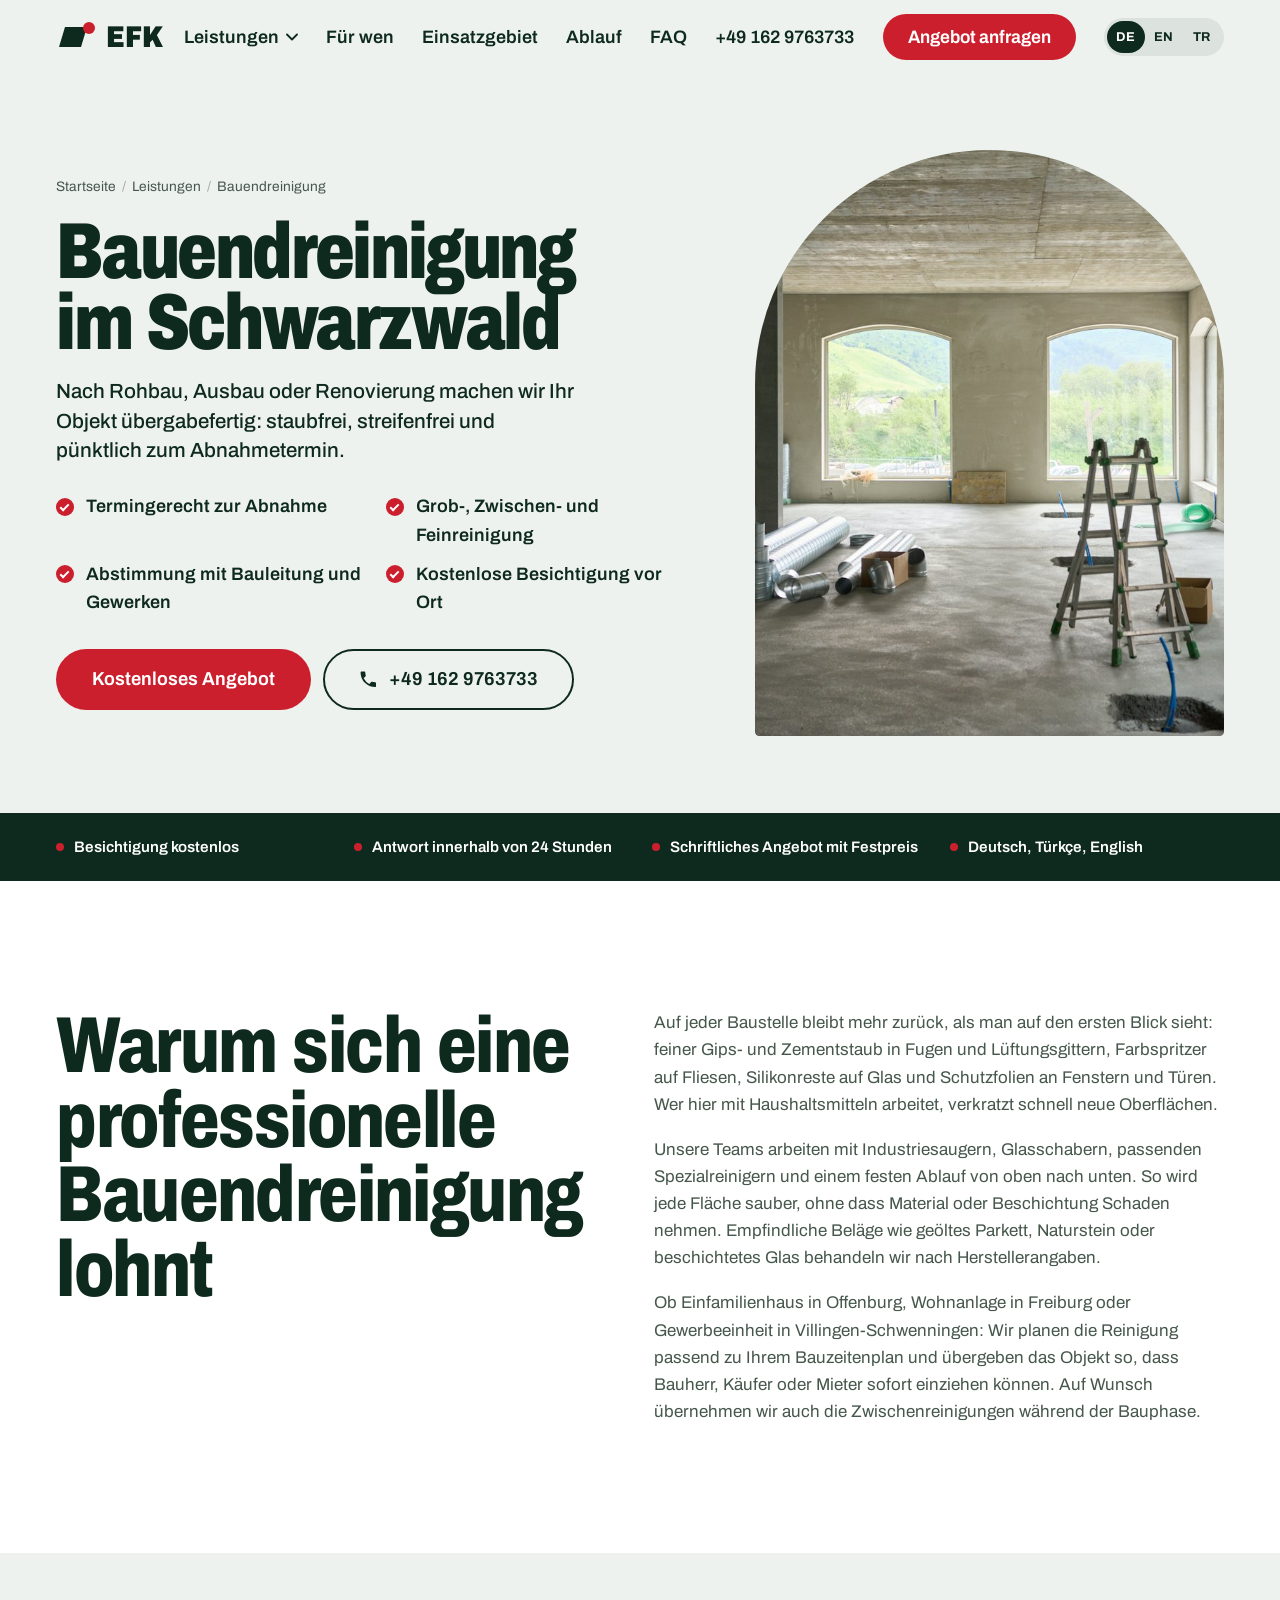
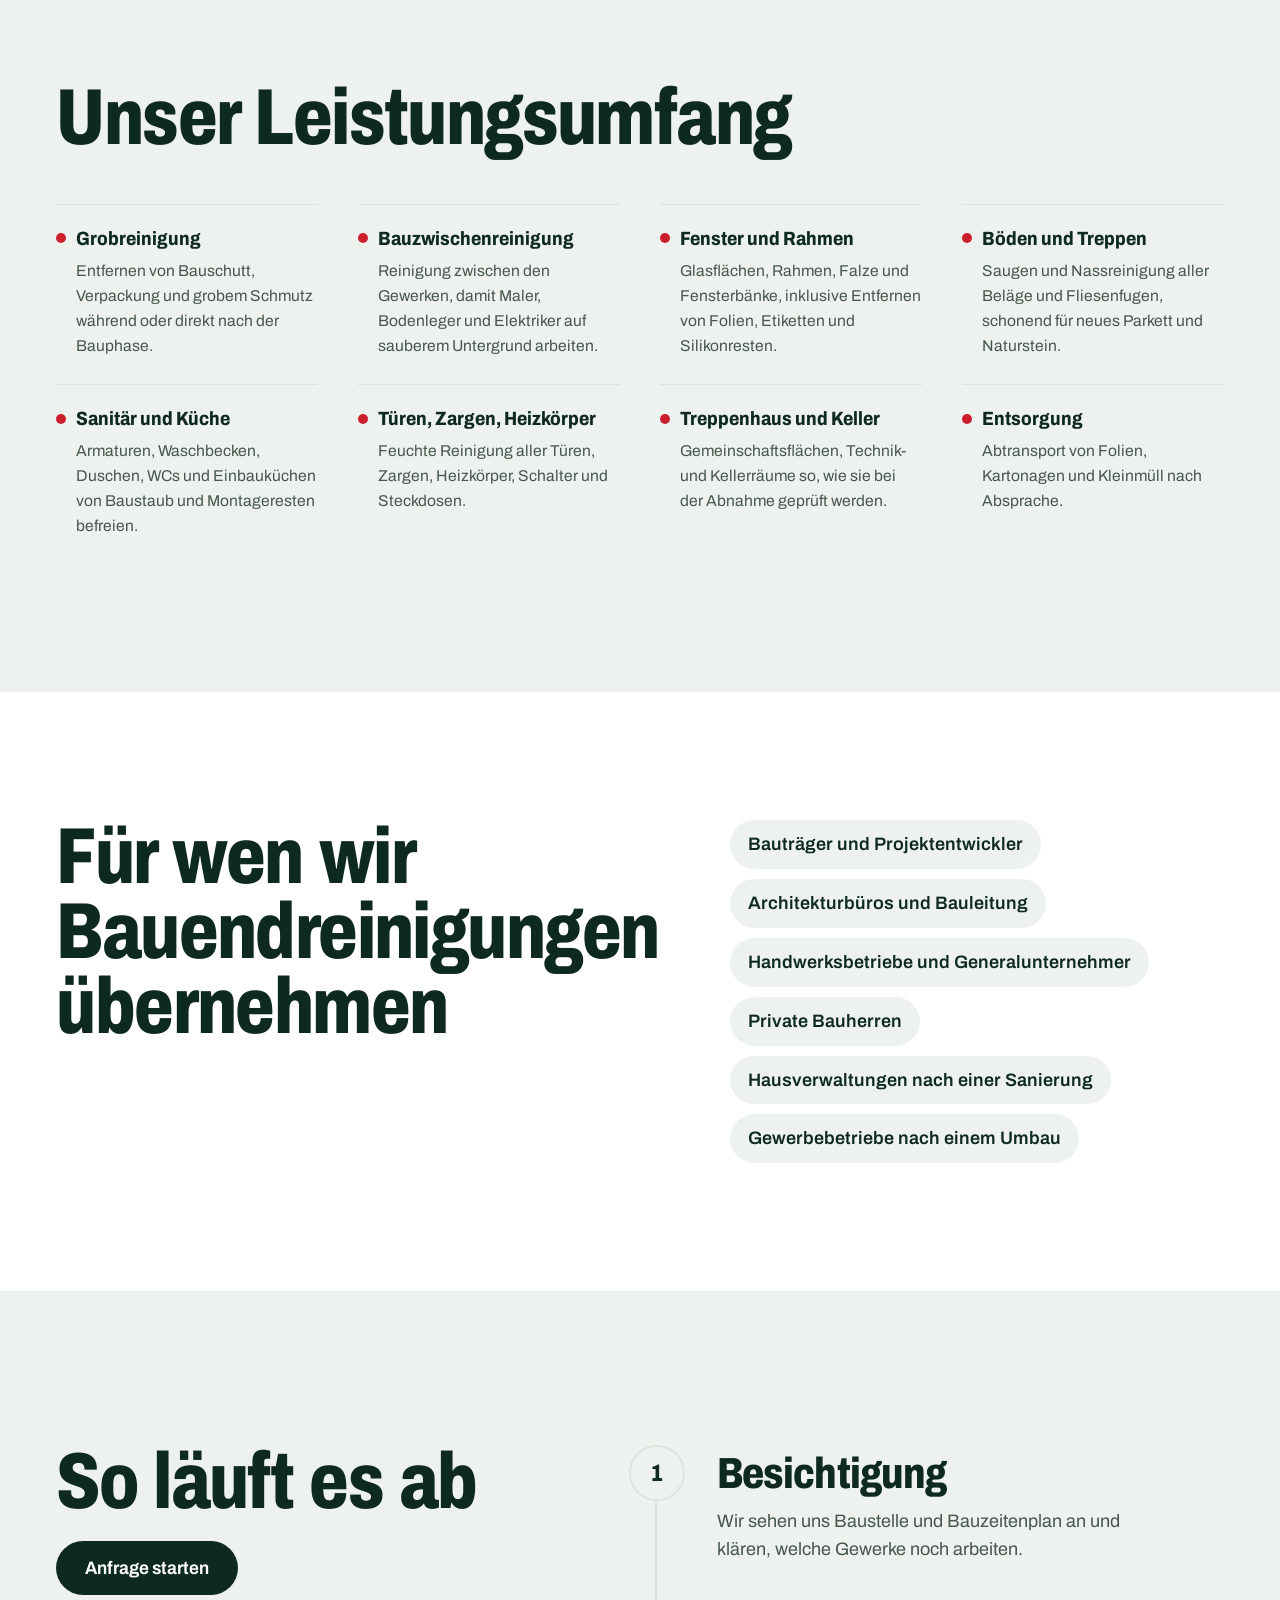
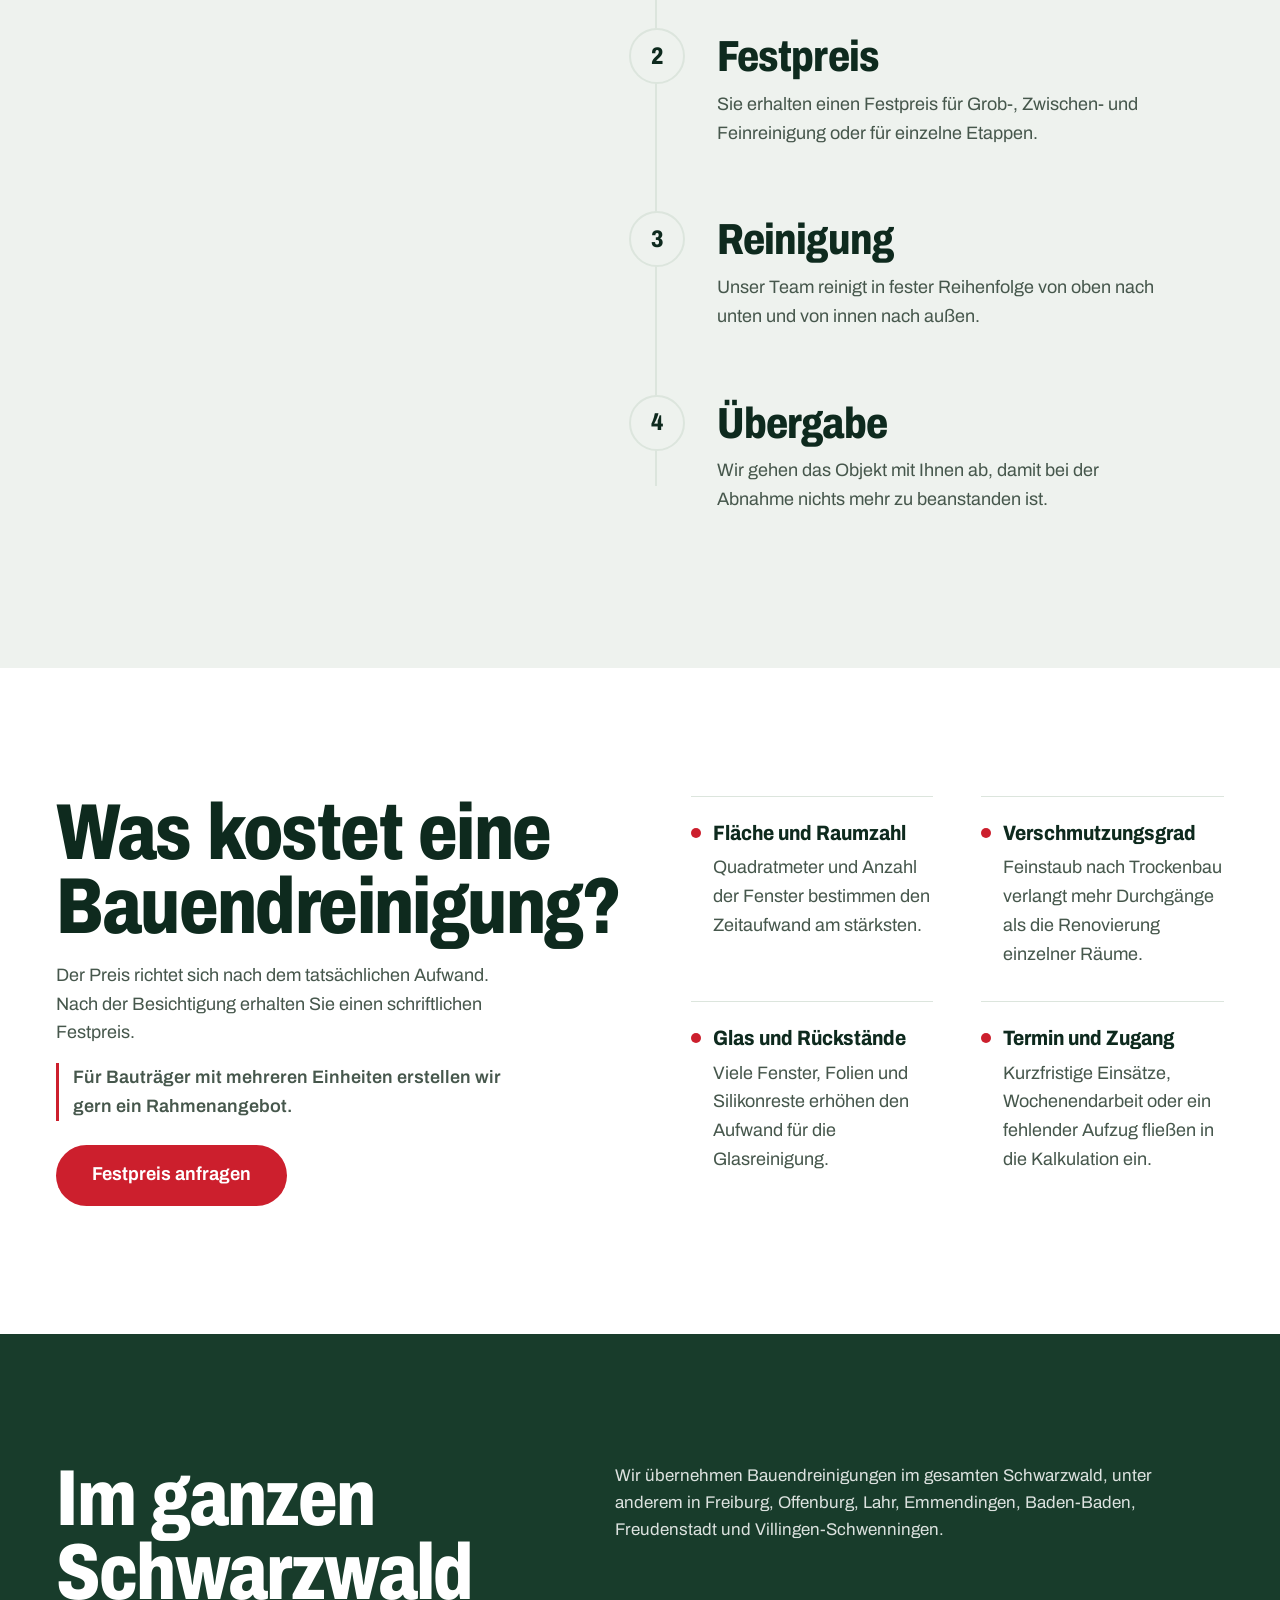
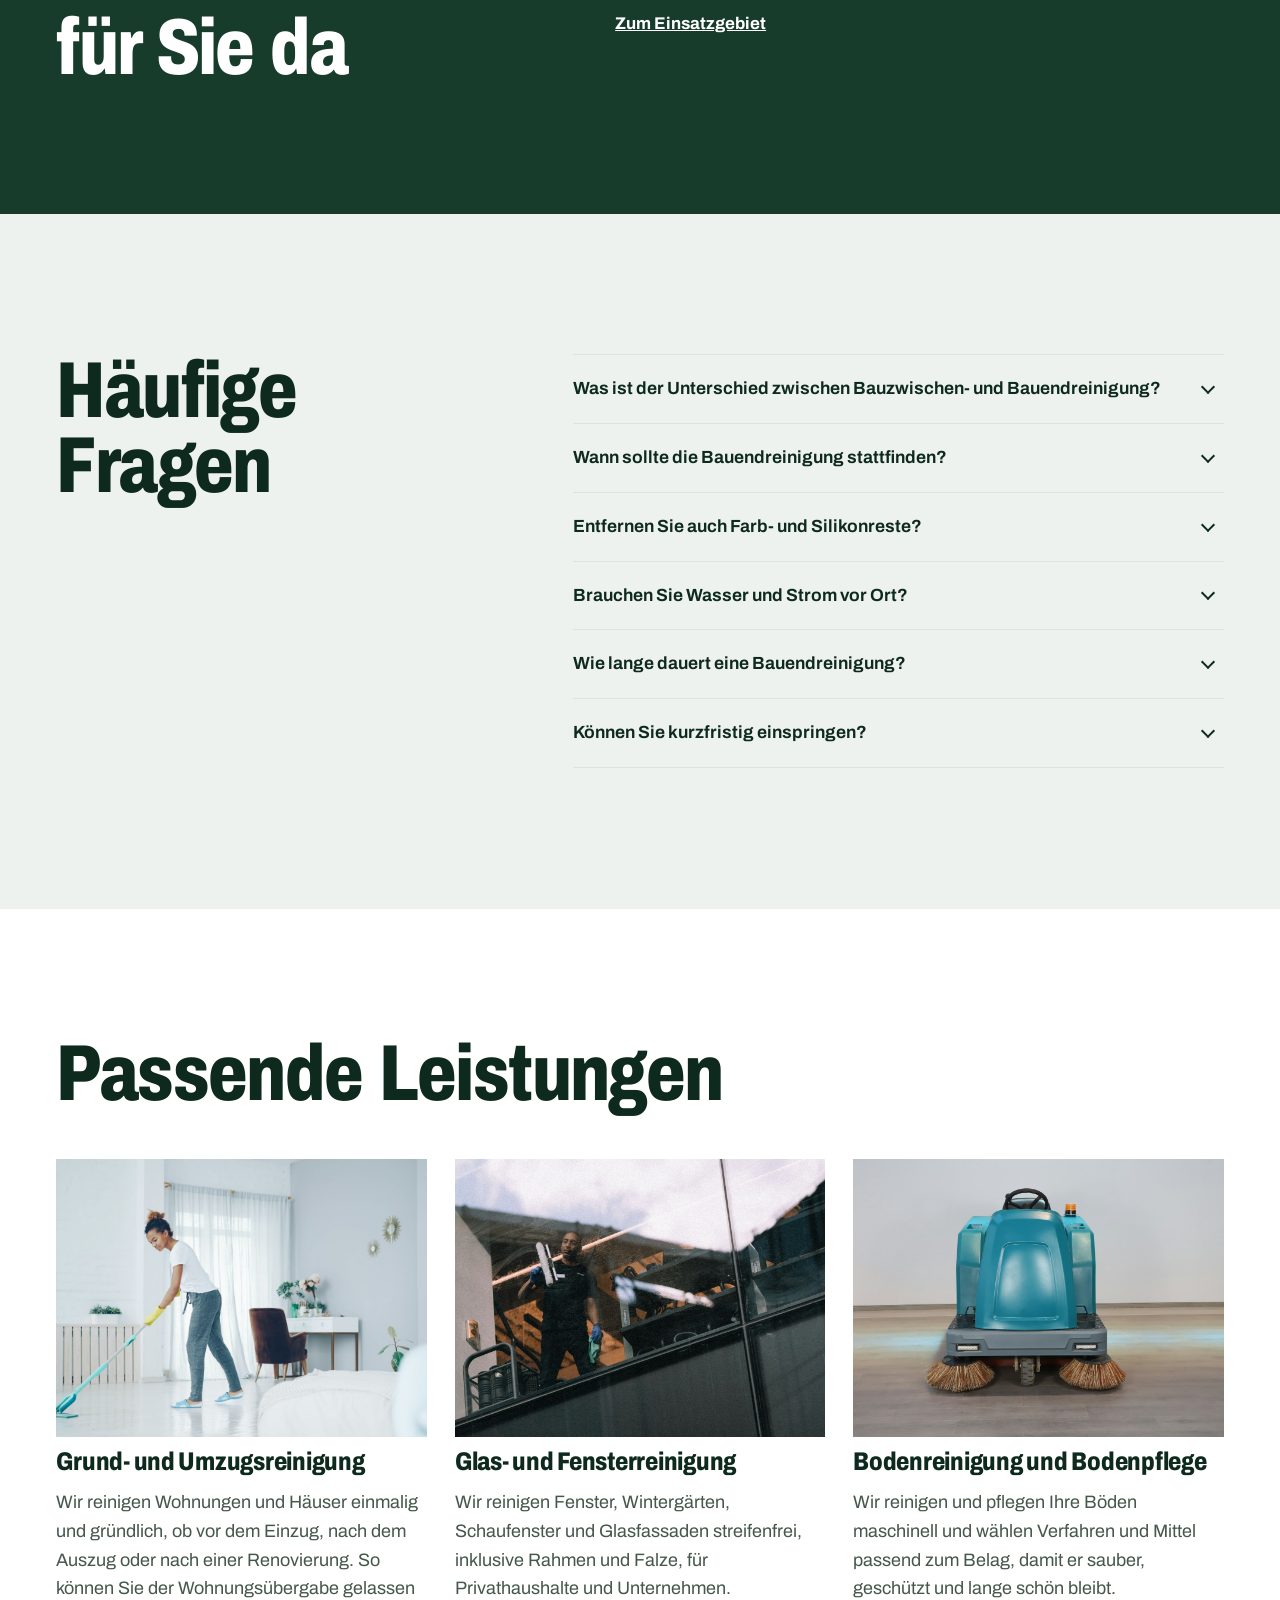
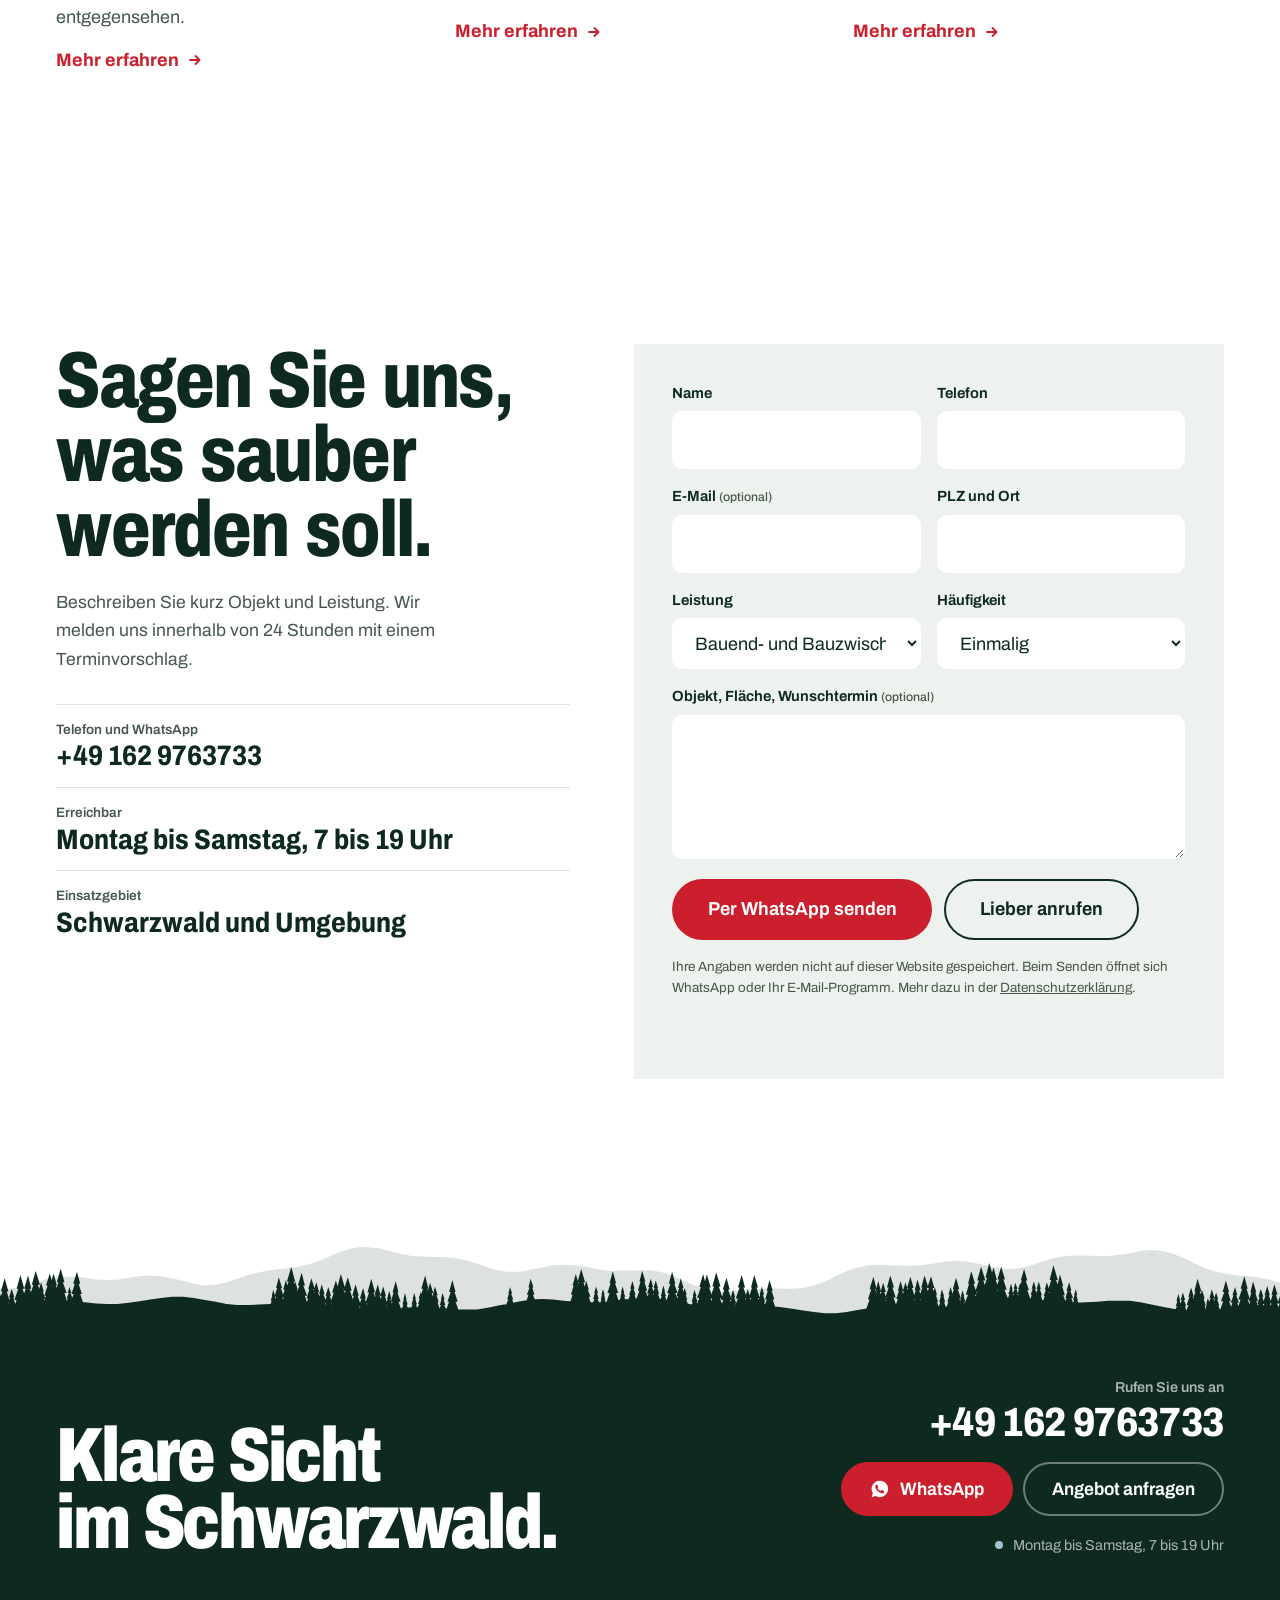
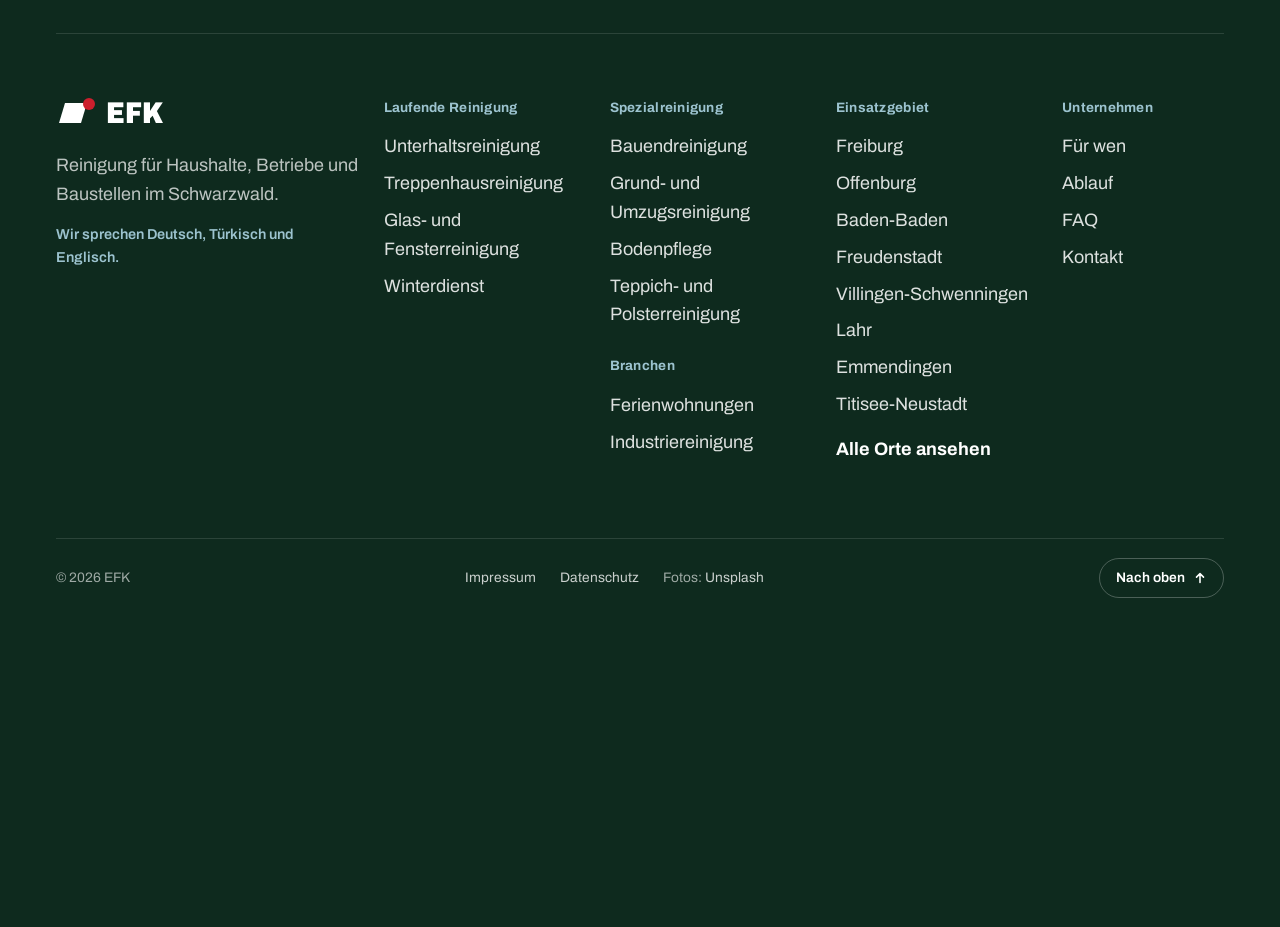
==== commit 69feed13: "Footer überarbeitet - Tannenkamm (assets/img/ridge.svg) als Übergang in den Fußbereich - Abschluss m" ====
--- a/leistungen/bauendreinigung/index.html
+++ b/leistungen/bauendreinigung/index.html
@@ -326,6 +326,20 @@
   </main>
 
   <footer class="footer">
+    <div class="footer-ridge" aria-hidden="true"></div>
+
+    <div class="wrap footer-top">
+      <p class="footer-claim" data-i18n="hero.title" data-i18n-html>Klare Sicht <br>im Schwarzwald.</p>
+      <div class="footer-contact">
+        <a class="footer-phone" href="tel:+491629763733"><span data-i18n="footer.callUs">Rufen Sie uns an</span><b>+49 162 9763733</b></a>
+        <div class="footer-actions">
+          <a class="btn btn--red" href="https://wa.me/491629763733" target="_blank" rel="noopener"><span><svg class="ico" viewBox="0 0 24 24" aria-hidden="true"><path d="M12 2a10 10 0 0 0-8.6 15.1L2 22l5-1.3A10 10 0 1 0 12 2zm5.3 14.1c-.2.6-1.3 1.2-1.8 1.2-.5.1-1 .2-3.3-.7-2.8-1.1-4.5-3.9-4.7-4.1-.1-.2-1.1-1.5-1.1-2.9s.7-2 1-2.3c.2-.3.5-.3.7-.3h.5c.2 0 .4 0 .6.5l.8 1.9c.1.2.1.4 0 .5l-.3.5-.4.4c-.1.1-.3.3-.1.6.1.3.6 1 1.4 1.7 1 .9 1.8 1.1 2 1.3.3.1.4.1.6-.1l.8-1c.2-.3.4-.2.6-.1l1.8.9c.3.1.4.2.5.3.1.2.1.7-.1 1.2z" fill="currentColor"/></svg>WhatsApp</span></a>
+          <a class="btn btn--line" href="#kontakt"><span data-i18n="nav.quote">Angebot anfragen</span></a>
+        </div>
+        <p class="footer-hours"><span data-i18n="contact.hours">Montag bis Samstag, 7 bis 19 Uhr</span></p>
+      </div>
+    </div>
+
     <div class="wrap footer-grid">
       <div class="footer-brand">
         <a class="brand" href="#top" aria-label="Nach oben" data-i18n-attr="aria-label:aria.top">
@@ -333,41 +347,70 @@
           <span class="brand-name">EFK</span>
         </a>
         <p data-i18n="footer.about">Reinigung für Haushalte, Betriebe und Baustellen im Schwarzwald.</p>
-      </div>
-      <nav class="footer-col footer-col--wide" aria-labelledby="fc1"><h3 id="fc1" data-i18n="footer.services">Leistungen</h3>
+        <p class="footer-langs" data-i18n="footer.langs">Wir sprechen Deutsch, Türkisch und Englisch.</p>
+      </div>
+
+      <nav class="footer-col" aria-labelledby="fc1">
+        <h3 id="fc1" data-i18n="mega.laufend">Laufende Reinigung</h3>
         <ul>
           <li><a href="../../leistungen/unterhaltsreinigung/" data-i18n="svc.unterhaltsreinigung">Unterhaltsreinigung</a></li>
           <li><a href="../../leistungen/treppenhausreinigung/" data-i18n="svc.treppenhausreinigung">Treppenhausreinigung</a></li>
           <li><a href="../../leistungen/glasreinigung/" data-i18n="svc.glasreinigung">Glas- und Fensterreinigung</a></li>
           <li><a href="../../leistungen/winterdienst/" data-i18n="svc.winterdienst">Winterdienst</a></li>
+        </ul>
+      </nav>
+
+      <nav class="footer-col" aria-labelledby="fc2">
+        <h3 id="fc2" data-i18n="mega.spezial">Spezialreinigung</h3>
+        <ul>
           <li><a href="../../leistungen/bauendreinigung/" data-i18n="svc.bauendreinigung">Bauendreinigung</a></li>
           <li><a href="../../leistungen/grundreinigung/" data-i18n="svc.grundreinigung">Grund- und Umzugsreinigung</a></li>
           <li><a href="../../leistungen/bodenpflege/" data-i18n="svc.bodenpflege">Bodenpflege</a></li>
           <li><a href="../../leistungen/polsterreinigung/" data-i18n="svc.polsterreinigung">Teppich- und Polsterreinigung</a></li>
+        </ul>
+        <h3 class="footer-sub" id="fc3" data-i18n="mega.branchen">Branchen</h3>
+        <ul aria-labelledby="fc3">
           <li><a href="../../leistungen/ferienwohnungen/" data-i18n="svc.ferienwohnungen">Ferienwohnungen</a></li>
           <li><a href="../../leistungen/industriereinigung/" data-i18n="svc.industriereinigung">Industriereinigung</a></li>
         </ul>
       </nav>
-      <nav class="footer-col" aria-labelledby="fc2"><h3 id="fc2" data-i18n="footer.company">Unternehmen</h3>
+
+      <nav class="footer-col" aria-labelledby="fc4">
+        <h3 id="fc4" data-i18n="nav.area">Einsatzgebiet</h3>
+        <ul class="footer-towns">
+          <li><a href="../../#gebiet">Freiburg</a></li>
+          <li><a href="../../#gebiet">Offenburg</a></li>
+          <li><a href="../../#gebiet">Baden-Baden</a></li>
+          <li><a href="../../#gebiet">Freudenstadt</a></li>
+          <li><a href="../../#gebiet">Villingen-Schwenningen</a></li>
+          <li><a href="../../#gebiet">Lahr</a></li>
+          <li><a href="../../#gebiet">Emmendingen</a></li>
+          <li><a href="../../#gebiet">Titisee-Neustadt</a></li>
+        </ul>
+        <a class="footer-more" href="../../#gebiet" data-i18n="footer.allTowns">Alle Orte ansehen</a>
+      </nav>
+
+      <nav class="footer-col" aria-labelledby="fc5">
+        <h3 id="fc5" data-i18n="footer.company">Unternehmen</h3>
         <ul>
           <li><a href="../../#fuer-wen" data-i18n="nav.clients">Für wen</a></li>
-          <li><a href="../../#gebiet" data-i18n="nav.area">Einsatzgebiet</a></li>
           <li><a href="../../#ablauf" data-i18n="nav.process">Ablauf</a></li>
           <li><a href="../../#faq" data-i18n="nav.faq">FAQ</a></li>
           <li><a href="#kontakt" data-i18n="nav.contact">Kontakt</a></li>
         </ul>
       </nav>
-      <nav class="footer-col" aria-labelledby="fc3"><h3 id="fc3" data-i18n="footer.legal">Rechtliches</h3>
-        <ul>
-          <li><a href="../../impressum.html">Impressum</a></li>
-          <li><a href="../../datenschutz.html" data-i18n="footer.privacy">Datenschutz</a></li>
-        </ul>
-      </nav>
-    </div>
+    </div>
+
     <div class="wrap footer-bottom">
       <p>&copy; <span class="year">2026</span> EFK</p>
-      <p data-i18n="footer.photos" data-i18n-html>Fotos: <a href="https://unsplash.com" target="_blank" rel="noopener">Unsplash</a></p>
-    </div>
+      <ul class="footer-legal">
+        <li><a href="../../impressum.html">Impressum</a></li>
+        <li><a href="../../datenschutz.html" data-i18n="footer.privacy">Datenschutz</a></li>
+        <li data-i18n="footer.photos" data-i18n-html>Fotos: <a href="https://unsplash.com" target="_blank" rel="noopener">Unsplash</a></li>
+      </ul>
+      <a class="to-top" href="#top"><span data-i18n="footer.top">Nach oben</span><svg viewBox="0 0 16 16" aria-hidden="true"><path d="M8 13V3M4 7l4-4 4 4" fill="none" stroke="currentColor" stroke-width="1.8" stroke-linecap="round" stroke-linejoin="round"/></svg></a>
+    </div>
+
     <div class="wordmark" aria-hidden="true"><span><i>E</i></span><span><i>F</i></span><span><i>K</i></span></div>
 
     <div class="action-bar" role="group" aria-label="Schnellkontakt" data-i18n-attr="aria-label:bar.label">
--- a/assets/css/style.css
+++ b/assets/css/style.css
@@ -531,24 +531,86 @@
 /* =========================================================
    FOOTER
    ========================================================= */
-.footer { background: var(--tanne); color: var(--white); overflow: hidden; padding-top: clamp(64px, 8vw, 110px); }
-.footer-grid { display: grid; gap: 36px; }
-@media (min-width: 760px) { .footer-grid { grid-template-columns: 1.6fr 1fr 1fr 1fr; } }
+.footer { position: relative; background: var(--tanne); color: var(--white); padding-top: clamp(24px, 4vw, 48px); }
+
+/* Tannenkamm als Übergang in den Fußbereich */
+.footer-ridge {
+  position: absolute; left: 0; right: 0; bottom: calc(100% - 1px);
+  height: clamp(64px, 8.5vw, 132px); pointer-events: none;
+  background: url("../img/ridge.svg") center bottom / auto 100% repeat-x;
+}
+.contact { padding-bottom: calc(clamp(80px, 11vw, 160px) + clamp(64px, 8.5vw, 132px)); }
+.legal { padding-bottom: calc(100px + clamp(64px, 8.5vw, 132px)); }
+
+/* Abschluss: Claim und Kontakt */
+.footer-top { display: grid; gap: 32px 64px; align-items: end; padding-bottom: clamp(44px, 6vw, 76px); }
+@media (min-width: 960px) { .footer-top { grid-template-columns: 1.6fr 1fr; } }
+.footer-claim {
+  font-weight: 850; font-stretch: 76%; font-size: clamp(44px, 6vw, 96px);
+  line-height: .88; letter-spacing: -.03em; word-spacing: .07em;
+}
+.footer-contact { display: grid; gap: 18px; justify-items: start; }
+@media (min-width: 960px) { .footer-contact { justify-items: end; text-align: right; } }
+.footer-phone { display: grid; gap: 2px; color: var(--white); text-decoration: none; }
+.footer-phone span { font-size: .9rem; font-weight: 600; color: rgba(255, 255, 255, .65); }
+.footer-phone b { font-weight: 800; font-stretch: 85%; font-size: clamp(30px, 3.2vw, 46px); line-height: 1.05; letter-spacing: -.01em; transition: color .2s; }
+.footer-phone:hover b { color: var(--wasser); }
+.footer-actions { display: flex; flex-wrap: wrap; gap: 10px; }
+@media (min-width: 960px) { .footer-actions { justify-content: flex-end; } }
+.btn--line { border-color: rgba(255, 255, 255, .4); color: var(--white); }
+.btn--line:hover { background: var(--white); border-color: var(--white); color: var(--tanne); }
+.footer-hours { display: flex; align-items: center; gap: 10px; font-size: .9rem; color: rgba(255, 255, 255, .65); }
+.footer-hours::before { content: ""; width: 8px; height: 8px; border-radius: 50%; background: var(--wasser); }
+
+/* Linkspalten */
+.footer-grid { position: relative; display: grid; grid-template-columns: 1fr 1fr; gap: 40px 24px; padding-top: clamp(44px, 5vw, 64px); }
+.footer-brand { grid-column: 1 / -1; }
+@media (max-width: 639px) { .footer-col { font-size: .95rem; } }
+.footer-grid::before, .footer-bottom::before {
+  content: ""; position: absolute; top: 0; left: var(--gutter); right: var(--gutter);
+  border-top: 1px solid rgba(255, 255, 255, .12);
+}
+@media (min-width: 1100px) { .footer-grid { grid-template-columns: 1.5fr 1fr 1fr 1fr .8fr; } .footer-brand { grid-column: auto; } }
 .footer .brand { color: var(--white); }
-.footer-brand p { margin-top: 14px; max-width: 30ch; color: rgba(255, 255, 255, .7); }
-.footer-col h3 { font-size: .85rem; font-weight: 700; color: var(--wasser); margin-bottom: 12px; letter-spacing: .02em; }
-.footer-col ul { display: grid; gap: 6px; }
-.footer-col a { text-decoration: none; color: rgba(255, 255, 255, .88); }
-.footer-col a:hover { color: var(--white); text-decoration: underline; text-decoration-color: var(--rot); text-underline-offset: 4px; }
-.footer-bottom { position: relative; display: flex; flex-wrap: wrap; justify-content: space-between; gap: 8px 24px; margin-top: 56px; padding-top: 18px; padding-bottom: 18px; font-size: .85rem; color: rgba(255, 255, 255, .6); }
-.footer-bottom::before { content: ""; position: absolute; top: 0; left: var(--gutter); right: var(--gutter); border-top: 1px solid rgba(255, 255, 255, .12); }
-.footer-bottom a:hover { color: var(--white); }
+.footer-brand p { margin-top: 14px; max-width: 32ch; color: rgba(255, 255, 255, .72); }
+.footer-brand .footer-langs { font-size: .9rem; font-weight: 600; color: var(--wasser); }
+.footer-col h3 { margin-bottom: 14px; font-size: .85rem; font-weight: 700; letter-spacing: .02em; color: var(--wasser); }
+.footer-col .footer-sub { margin-top: 26px; }
+.footer-col ul { display: grid; gap: 8px; }
+.footer-col a {
+  padding-bottom: 2px; color: rgba(255, 255, 255, .86); text-decoration: none;
+  background: linear-gradient(var(--rot), var(--rot)) 0 100% / 0 1.5px no-repeat;
+  transition: background-size .25s, color .2s;
+}
+.footer-col a:hover { color: var(--white); background-size: 100% 1.5px; }
+.footer-col .footer-more { display: inline-block; margin-top: 16px; font-weight: 700; color: var(--white); }
+
+/* Unterste Zeile */
+.footer-bottom {
+  position: relative; display: flex; flex-wrap: wrap; align-items: center; justify-content: space-between; gap: 12px 28px;
+  margin-top: clamp(48px, 6vw, 72px); padding-top: 20px; padding-bottom: 20px;
+  font-size: .86rem; color: rgba(255, 255, 255, .6);
+}
+.footer-legal { display: flex; flex-wrap: wrap; gap: 6px 24px; }
+.footer-legal a { color: rgba(255, 255, 255, .78); text-decoration: none; }
+.footer-legal a:hover { color: var(--white); text-decoration: underline; text-underline-offset: 3px; }
+.to-top {
+  display: inline-flex; align-items: center; gap: 8px; padding: 8px 16px;
+  border: 1.5px solid rgba(255, 255, 255, .25); border-radius: 999px;
+  color: var(--white); font-weight: 600; text-decoration: none; transition: background-color .2s, color .2s;
+}
+.to-top svg { width: 14px; height: 14px; }
+.to-top:hover { background: var(--white); color: var(--tanne); }
+
+/* Großer Schriftzug als Kontur */
 .wordmark {
-  display: flex; justify-content: center;
-  font-weight: 900; font-stretch: 75%; font-size: 36vw; line-height: 1; letter-spacing: -.02em;
-  color: var(--tanne-2); user-select: none; margin-top: -2vw;
-}
-.wordmark span { display: block; overflow: hidden; line-height: .78; padding: .04em 0 .02em; }
+  position: relative; display: flex; justify-content: center;
+  font-weight: 900; font-stretch: 75%; font-size: 30vw; line-height: 1; letter-spacing: -.02em;
+  color: transparent; -webkit-text-stroke: 1.5px rgba(255, 255, 255, .18);
+  user-select: none; margin-top: -1vw;
+}
+.wordmark::after { content: ""; position: absolute; inset: 0; pointer-events: none; background: linear-gradient(to top, var(--tanne) 4%, rgba(14, 42, 30, 0) 75%); }
+.wordmark span { display: block; overflow: hidden; line-height: .78; padding: .04em .06em .02em; margin: 0 -.06em; }
 .wordmark i { display: block; font-style: normal; }
 
 /* =========================================================
